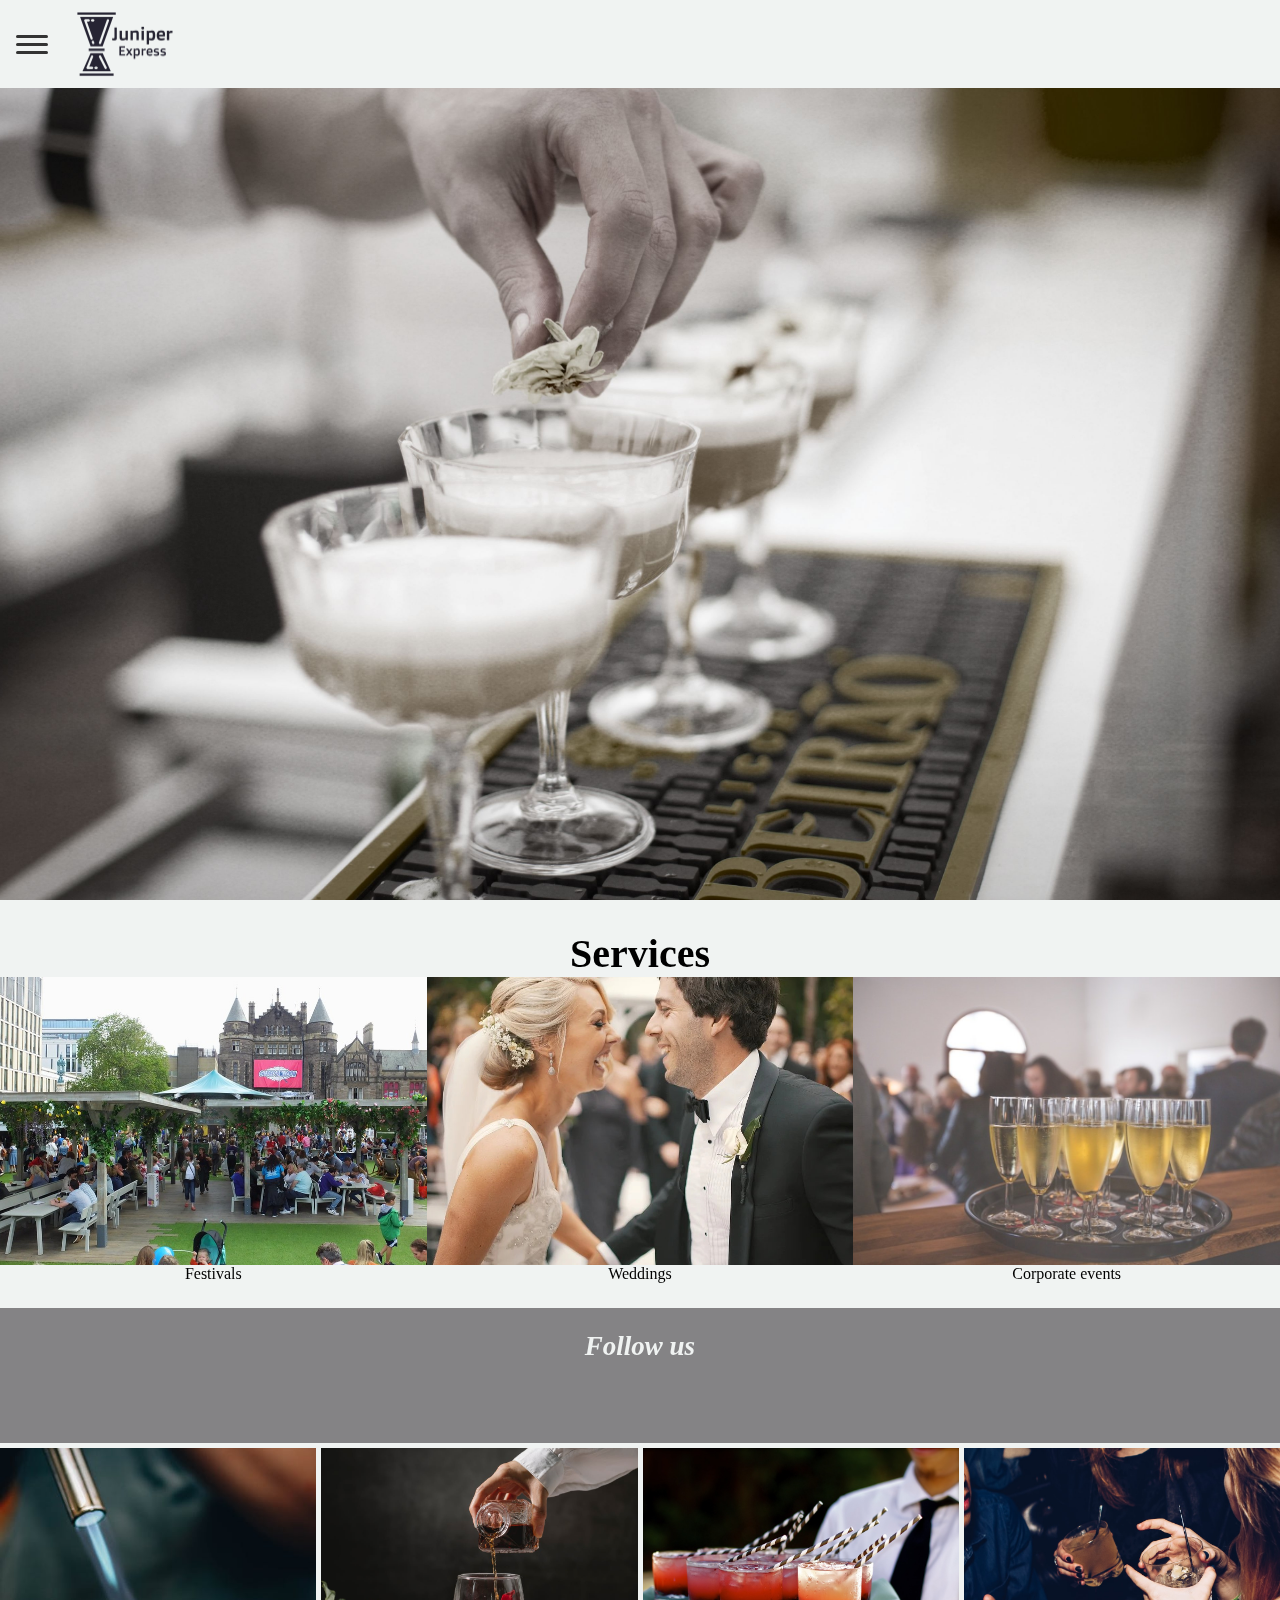
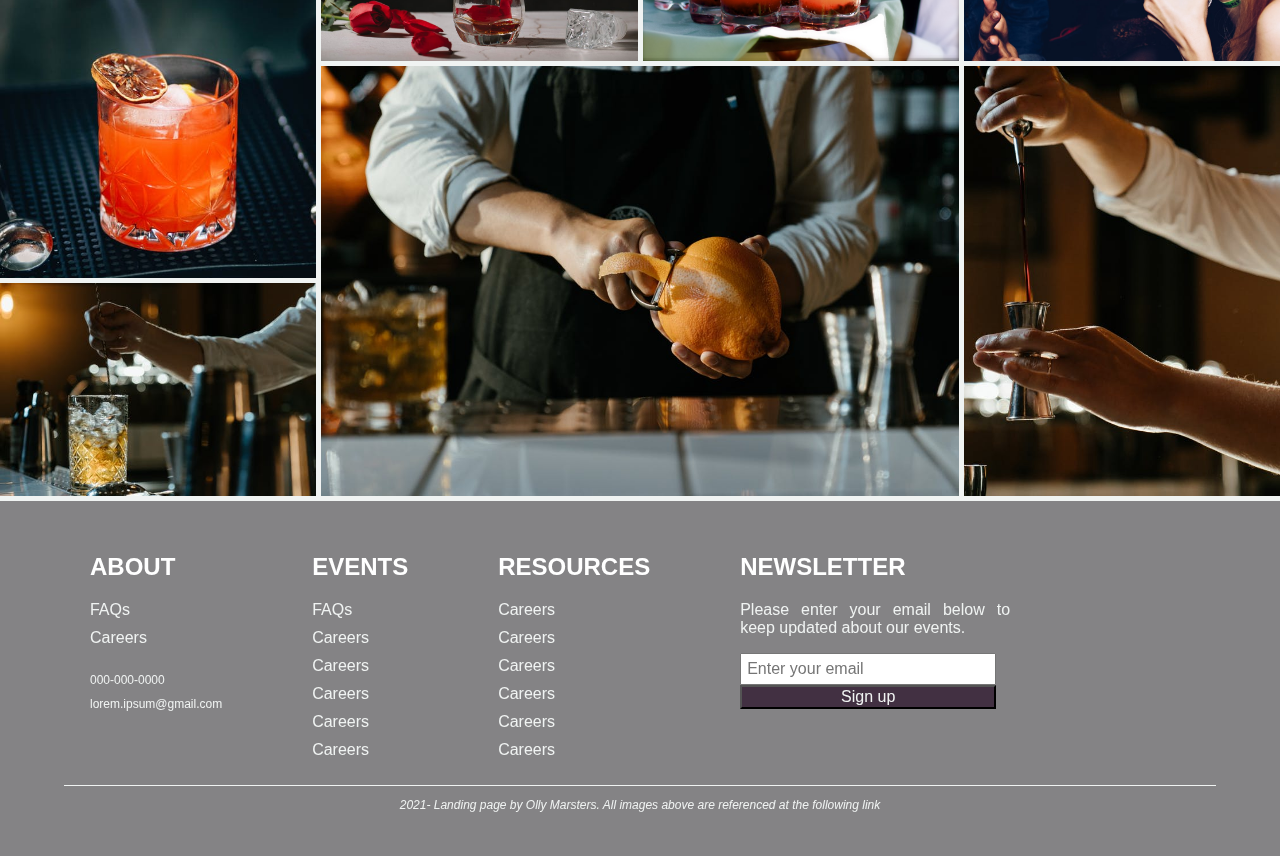
==== index.html @ 4ae7ccbd "initial commit" ====
<!DOCTYPE html>
<html lang="en">
	<head>
		<title>Bar events landing page</title>
		<meta charset="utf-8">
		<meta name="viewport" content="width=device-width, initial-scale=1, minimum-scale=1" />
		<link rel="stylesheet" href="https://cdnjs.cloudflare.com/ajax/libs/font-awesome/5.15.3/css/all.min.css" integrity="sha512-iBBXm8fW90+nuLcSKlbmrPcLa0OT92xO1BIsZ+ywDWZCvqsWgccV3gFoRBv0z+8dLJgyAHIhR35VZc2oM/gI1w==" crossorigin="anonymous" />
		<link rel="stylesheet" type="text/css" href="style.css">
	</head>
	<body>
		<header>
			<div class="top_navigation">
				
				<img  src="images/landing_page_logo.png" alt="logo" class = "bar_logo">
				<input type="checkbox"id = "nav-toggle" class="nav-toggle">
				<nav>
					<ul>
						<li><a href="#">About</a></li>
						<li><a href="#">Services</a></li>
						<li><a href="#">Contact Form</a></li>
						<li><a href="#">Testimonials</a></li>
					</ul>
				</nav>
				<label for="nav-toggle" class="nav-toggle-label">
					<span></span>
				</label>
			</div>
			<div class="backgroundImage">
			</div>
		</header>
		
		<!--content starts here-->
		<section class = "service_section">
			<div class = "service_title"> Services</div>
			
			<div class="content_grid">
				
				<div class="festival_photo">
					<a href=""> <img src="images/bar-festival.jpg" class="Festivals" alt="Juniper Express Festivals"> </a>
				</div>
				<div class="wedding_photo">
					<img src="images/bar-wedding.jpg" alt="Juniper Express Weddings">
				</div>
				<div class="corporate_photo">
					<img src="images/bar-corporate-events.jpg" alt="Juniper Express Corporate Events">
				</div>
				<!--Headings -->
				
				<div class="service_heading"> Festivals </div>
				<div class="service_heading"> Weddings </div>
				<div class="service_heading"> Corporate events </div>
				<div class="social_media">
					<h1 class="Follow_us">Follow us </h1>
					<ul class="Follow_us_ul">
						<a href=""><li id="Facebook">
							<i class="fab fa-facebook-f"></i>
						</li></a>
						<a href="" ><li id="Twitter">
							<i class="fab fa-twitter"></i>
						</li></a>
						<a href=""><li id="Instagram">
							<i class="fab fa-instagram"></i>
						</li></a>
					</ul>
				</div>
			</div>
			<!-- Follow us -->
			
			
		</section>
		
		<!-- Image gallery grid -->
		<div class="image_gallery_grid">
			<div class="gallery_container item1">
				<div class="gallery_item">
					<div class="gallery_photo">
						<img src="images/Image_gallery/img-1.jpeg" alt="gallery_image1">
					</div>
					<div class="text"> Text 1 </div>
				</div>
			</div>
			<div class="gallery_container item2">
				<div class="gallery_item">
					<div class="gallery_photo">
						<img src="images/Image_gallery/img-2.jpeg" alt="gallery_image2">
					</div>
					<div class="text"> Text 2 </div>
				</div>
			</div>
			<!--<div class="gallery_container">
									<div class="gallery_item">
															<div class="gallery_photo">
																					<img src="images/Image_gallery/img-3.jpeg" alt="gallery_image3">
															</div>
															<div class="text"> Text 3 </div>
									</div>
			</div>-->
			<div class="gallery_container item4">
				<div class="gallery_item">
					<div class="gallery_photo">
						<img src="images/Image_gallery/img-4.jpeg" alt="gallery_image4">
					</div>
					<div class="text"> Text 4 </div>
				</div>
			</div>
			<div class="gallery_container  item5">
				<div class="gallery_item">
					<div class="gallery_photo">
						<img src="images/Image_gallery/img-5.jpeg" alt="gallery_image5">
					</div>
					<div class="text"> Text 5</div>
				</div>
			</div>
			<div class="gallery_container item6">
				<div class="gallery_item">
					<div class="gallery_photo">
						<img src="images/Image_gallery/img-6.jpeg" alt="gallery_image6">
					</div>
					<div class="text"> Text 6 </div>
				</div>
			</div>
			<div class="gallery_container item7">
				<div class="gallery_item">
					<div class="gallery_photo">
						<img src="images/Image_gallery/img-7.jpeg" alt="gallery_image7">
					</div>
					<div class="text">Text 7 </div>
				</div>
			</div>
			<div class="gallery_container item8">
				<div class="gallery_item">
					<div class="gallery_photo">
						<img src="images/Image_gallery/img-8.jpeg" alt="gallery_image8">
					</div>
					<div class="text">Text 8 </div>
				</div>
			</div>
		</div>
		<!--Footer Starts here -->
		
		
		<div class="footer_grid">
			
			<!-- Main content -->
			<div class="About_description">
				<h2 class="Heading_list">About</h2>
				<ul class="Quick_link list_1">
					<a href="#"><li>FAQs</li></a>
					<a href="#"><li>Careers</li></a>
				</ul>
				<ul class="Contact">
					<li> <i class="fas fa-phone-volume"></i> <span class="contact_indent"> 000-000-0000</span> </li>
					<li> <i class="fas fa-envelope-square"></i> <span class="contact_indent"> lorem.ipsum@gmail.com</span> </li>
				</ul>
				
				<div class="social_media_icons">
					<ul class="Follow_us_ul about_social">
						<a href="">
							<li id="Facebook">
								<i class="fab fa-facebook-f"></i>
							</li>
						</a>
						<a href="" >
							<li id="Twitter">
								<i class="fab fa-twitter">
								</i>
							</li>
						</a>
						<a href="">
							<li id="Instagram">
								<i class="fab fa-instagram">
								</i>
							</li>
						</a>
						<a href="">
							<li id="Pinterest">
								<i class="fab fa-pinterest-square"></i>
								</i>
							</li>
						</a>
					</ul>
				</div>
			</div>
			<div class="Events_description">
				<h2 class="Heading_list">Events</h2>
				<ul class="Quick_link list_2">
					<a href="#"><li>FAQs</li></a>
					<a href="#"><li>Careers</li></a>
					<a href="#"><li>Careers</li></a>
					<a href="#"><li>Careers</li></a>
					<a href="#"><li>Careers</li></a>
					<a href="#"><li>Careers</li></a>
				</ul>
			</div>
			<div class="Resources_description">
				<h2 class="Heading_list">Resources</h2>
				<ul class="Quick_link list_3">
					<a href="#"><li>Careers</li></a>
					<a href="#"><li>Careers</li></a>
					<a href="#"><li>Careers</li></a>
					<a href="#"><li>Careers</li></a>
					<a href="#"><li>Careers</li></a>
					<a href="#"><li>Careers</li></a>
				</ul>
			</div>
			<!-- Subscription section-->
			<div class="Subscribe">
				<h2 class="Heading_list">Newsletter</h2>
				<div class="Subscribe_input">
					<p>Please enter your email below to keep updated about our events.</p>
					
					<input type="email" name="email" placeholder="Enter your email">
					
					<input type="submit" name="Sign up" value="Sign up">
					
				</div>
				
			</div>
			
			<div class="footer_line">
			</div>
		</div>
		<div class="copyright">
			<p><i class="far fa-copyright"></i>2021- Landing page by Olly Marsters. All images above are referenced at the following <a href="credits.html">link</p>
		</div>
		
	</body>
</html>
---- style.css ----
/*Root values for landing page */

:root {
	--nav: #fff;
	--content: rgb(240, 243, 242);
	--social_media: rgb(272, 236, 212);
	--social_media_background: rgb(132, 131, 133);
}

* {
	box-sizing: border-box;
}

h1 {
	font-size: 3vh;
}


body {
	margin: 0;
	background-color: var(--content);
	display: flex;
	flex-direction: column;
	min-height: 100vh;
}

li {
	list-style: none;
}

a {
	color: var(--content);
	text-decoration: none;
}

/*Navigation starts here */

.top_navigation {
	background-color: var(--content); 
	position: fixed;
	display: flex;
	z-index: 999;
	width: 100%;
}

.bar_logo {
	margin: 10px 75px;
	float: left;
	width: 100px;
	height: auto;

}

nav {
	position: absolute;
	float: right;
	text-align: left;
	background-color: var(--content);
	top: 100% ;
	left: 0px;
	width: 100%;
	display: none;
}

nav ul {
	margin: 0;
	padding: 0;
	list-style: none;
}

nav li {margin-bottom: 1em;
	margin-left: 1em;
}

nav a {
	color: black;
	text-decoration: none;
	font-size: 1.2rem;
	text-transform: uppercase;
}

/*Navigation fundtionality starts here */

nav a:hover {
	color: #000;
}

.nav-toggle:checked ~ nav {
	display: block;
}

.nav-toggle {
	display: none;
}

.nav-toggle-label {
	position: absolute;
	height: 100%;
	top: 0;
	left: 0;
	margin-left: 1em;
	display: flex;
	align-items: center;
}

.nav-toggle-label span,
.nav-toggle-label span::before,
.nav-toggle-label span::after {
	display: block;
	background: #333;
	height: 3px;
	width: 2em;
	border-radius: 2px;
	position: relative;
}

.nav-toggle-label span::before,
.nav-toggle-label span::after {
	content: '';
}

.nav-toggle-label span::before {
	bottom: 8px;
}

.nav-toggle-label span::after {
	top: 5px;
}

.backgroundImage {
	height: 100vh;
	display: flex;
	background-size: cover;
	background-position: center;
	background-image: url(images/backgroundphoto.jpg);
	background-repeat: no-repeat;
	margin: 0 auto;
}

/*Service section starts here */

.service_section {
	margin-top: 10px;
	background-color: var(--content);
}





.service_title {
	grid-column: 2 / 3;
	text-align: center;
	font-weight: 600;
	font-size: 2.5em;
	padding-top: 20px;
}

.content_grid {
	display: grid;
	grid-template-columns: repeat(3, 1fr);
	grid-template-rows: 1fr;
}

.content_grid img {
	height: 100%;
	width: 100%;
	object-fit: cover;
}



.festival_photo {
	grid-column: 1 / span 1; 
}

.wedding_photo {
	grid-column: 2 / span 1;
}

.corporate_photo {
	grid-column: 3 / span 1;
}

.service_heading {
	text-align: center;
}

/*Follow us */

.social_media {
	grid-column: 1 / -1;
	margin-top: 25px;
	padding-top: 2.5vh;
	height: 15vh;
	width: 100%;
	text-align: center;
	color: var(--content);
	font-size: 1.5em;
	font-style: italic;
	background-color: var(--social_media_background);
}

.social_media ul {
	list-style: none;
	display: flex;
	justify-content: center;
	padding: 0px
}

.social_media li {
	padding: 10px;
	color: var(--content);
	font-size: 1rem;
}

.Follow_us {
	top:90%; 
}

.Follow_us_ul li:hover {
	color: rgb(272, 236, 212);
	font-size: 1.1em;
}

.social_media > h1:hover {
	font-size: 1.4em;
	color: var(--social_media)
}

.Follow_us {
	text-align: center;
	position: ;
	justify-items: center;
	margin-top: 00%;
	width: 35vw;
	margin-left: auto;
	margin-right: auto;
}

/* Image Grid */

.image_gallery_grid {
	
	display: grid;
	grid-template-columns: repeat(12, 1fr);
	grid-template-rows: repeat(9, 7.5vh);
	grid-auto-flow: dense;
	grid-gap: 5px;
}

.gallery_item {
	margin-top: 5px;
	width: 100%;
	height: 100%;
	position: relative;
}

.gallery_item .gallery_photo {
	width: 100%;
	height: 100%;
	overflow: hidden;
}

.gallery_item .gallery_photo img {
	width: 100%;
	height: 100%;
	object-fit: cover;
	object-position: 50% 50%;
	cursor: pointer;
	transition-property: transform;
	transition: .5s ease-in-out;

}


.item1 {
	grid-column: auto / span 3; 
	grid-row: auto / span 6;
}

.item2 {
	grid-column: auto / span 3; 
	grid-row: auto / span 3;
}
.item3 {
	grid-column: auto / span 3; 
	grid-row: auto / span 3;
}
.item4 {
	grid-column:auto / span 3; 
	grid-row: auto / span 3 ;
}
.item5 {
	grid-column: auto / span 3 ; 
	grid-row: auto / span 3 ;
}
.item6 {
	grid-column: auto / span 6 ; 
	grid-row: auto / span 6 ;
}
.item7 {
	grid-column: auto / span 3 ; 
	grid-row:auto / span 6;
}
.item8 {
	grid-column:auto / span 3 ;
	grid-row:auto / span 3;
}



/*Media Queries */

@media (max-width: 600px){
	.image_gallery_grid {
		grid-template-columns: repeat(6, 1fr);
		grid-template-rows: repeat(12, 7.5vw);
	}

	.item1 {
		grid-column: auto / span 3; 
		grid-row: auto / span 3;
	}

	.item1 .gallery_item .gallery_photo img {
		object-position: 50% 75%;
	}

	.item2 {
		grid-column: auto / span 3; 
		grid-row: auto / span 3;
	}

	.item3 {
		grid-column: auto / span 3; 
		grid-row: auto / span 3;
	}

	.item4 {
		grid-column:auto / span 3; 
		grid-row: auto / span 3 ;
	}

	.item5 {
		grid-column: auto / span 3 ; 
		grid-row: auto / span 3 ;
	}

	.item5 .gallery_item .gallery_photo img {
		object-position: 50% 0%;
	}

	.item6 {
		grid-column: auto / span 6 ; 
		grid-row: auto / span 3 ;
	}

	.item7 {
		grid-column: auto / span 3 ; 
		grid-row:auto / span 3;
	}

	.item8 {
		grid-column:auto / span 3 ;
		grid-row:auto / span 3;
	}
}


@media (max-width: 300px){
	.image_gallery_grid {
		grid-template-columns: repeat(3, 1fr);
		grid-template-rows: repeat(21, 12.5vw);
	}

	.item1 {
		grid-column: auto / span 3; 
		grid-row: auto / span 3;
	}

	.item2 {
		grid-column: auto / span 3; 
		grid-row: auto / span 3;
	}

	.item3 {
		grid-column: auto / span 3; 
		grid-row: auto / span 3;
	}

	.item4 {
		grid-column:auto / span 3; 
		grid-row: auto / span 3 ;
	}

	.item5 {
		grid-column: auto / span 3 ; 
		grid-row: auto / span 3 ;
	}

	.item6 {
		grid-column: auto / span 3 ; 
		grid-row: auto / span 3 ;
	}

	.item7 {
		grid-column: auto / span 3 ; 
		grid-row:auto / span 3;
	}

	.item8 {
		grid-column:auto / span 3 ;
		grid-row:auto / span 3;
	}

	.footer {
		grid-row:auto / span 2;
	}
}

/* Animations and Transitions */

.gallery_item .gallery_photo img:hover {
	transform: scale(1.5);
}

.gallery_item .text {
	opacity: 0;
	position: absolute;
	top: 50%;
	left: 50%;
	font-size: 25px;
	width: 100%;
	text-align: center;
	color: white;
	transform: translate(-50%, -50%);
	pointer-events: none;
	z-index: 4;
	transition-duration: .5s;
	transition-timing-function: ease-in-out;
	-webkit-backdrop-filter: blur(5px) saturate(1.8);
	backdrop-filter: blur(5px) saturate(1.8);
}


.gallery_item:hover .text {
	opacity: 1;
	animation-name: down;
	animation-duration: .5s;
	animation-timing-function: linear;
	animation-fill-mode: forwards;
}

@keyframes down {
	0% {top:10%;}
	50% {top: 35%;}
	100% {top: 50%;}
}

/*Footer starts here*/

/*Overall Grid*/

.footer_grid {
	font-family: arial, helvetica, sans-serif;
	background-color: var(--social_media_background);
	color: var(--content);
	margin-top: 10px;
	display: grid;
	grid-template-columns: repeat(13, 1fr);
}

.footer_grid a {
	text-decoration: none;
	color: var(--content);
}

.footer_grid a:hover {
	color: var(--social_media);
	transition: 0.5s ease-out;
}

.footer_grid ul {
	padding: 0;
}

.footer_grid li {
	padding-bottom: 10px;
}

.footer_grid h2 {
	text-transform: uppercase;
	padding-top: 2rem;
	color: #fff;
}





/*Content Row */

.About_description {
	grid-column: 2 / span 1;
}

.Contact {
	font-size: 0.75em;
}

.contact_indent {

}

.social_media_icons ul {
	display: flex;
}

.social_media_icons li {
	padding-right: 15px;
}

.Events_description {
	grid-column: 4 / span 1;
}

.Resources_description {
	grid-column: 6 / span 1;
}

.Subscribe {
	grid-column: 8 / span 3;
	color: var(--content);
}

.Subscribe p {
	text-align: justify;
}

.Subscribe input {
	width: 20vw;
	color: var(--content);
	font-size: 1em;
}

input[type = email] {
	padding: 5px;
}

input[type = submit] {
	background-color: #423042;
	cursor: pointer;
}


.footer_line {
	grid-column: 1 / -1;
	height: 1px;
	background-color: var(--content);
	margin: 0 5vw;
}

.copyright {
	font-family: arial, helvetica, sans-serif;
	font-style: italic;
	font-size: 0.75em;
	text-align: center;
	padding-bottom: 2rem;
	background-color: var(--social_media_background);
	color: var(--content);
}

@media (max-width: 800px) {
	
	.About_description {
		grid-column: 2 / span 2; 
	}

	.Events_description {
		grid-column: 5 / span 2;
	}

	.Resources_description {
		grid-column: 11 / span 1;
	}

	.Subscribe {
		grid-column: 2 / span 1;
		margin-top: 0;
		padding-top: 0;
	}

	.Subscribe h2 {
		padding-top: 0;
		margin-top: 0;
	}

	.Subscribe input {
		width: 9em;
	}

	input[type = submit] {
		margin-bottom: 10px;
	}
}


@media (max-width: 600px) {

	.footer_grid {
		grid-template-columns: repeat(6, 1fr);
	}

	.footer_grid h2 {
		font-size: 1em;
		font-weight: bolder;
	}

	.footer_grid p, .footer_grid li {
		font-size: 0.85em
	}

	.Resources_description {
		grid-row: 2;
		grid-column: 4 / span 2; 
		margin-top: 0;
		padding-top: 0;
	}

	.Resources_description h2 {
		padding-top: 0;
		margin-top: 0;
	}

	.Events_description {
	
		grid-column: 4 / span 2; 
		margin-top: 0;
		padding-top: 0;
	}

	
}

@media (max-width: 300px) {
	.footer_grid {
		grid-template-columns: 1fr;
	}

	.footer_grid * {
		text-align: center;
		justify-content: center;
	}

	.About_description {
		grid-column: 1 /-1;
		grid-row: 1;
	}

	.Events_description {
		grid-column: 1 /-1;
		grid-row: 2;
	}

	.Resources_description {
		grid-column: 1 /-1;
		grid-row: 3;

	}

	.Subscribe {
		grid-column: 1 /-1;
		grid-row: 4;
	}

	p {
		width: 80%;
		margin-left: auto;
		margin-right: auto;
	}

	.Subscribe input {
		width: 10em;
	}

}
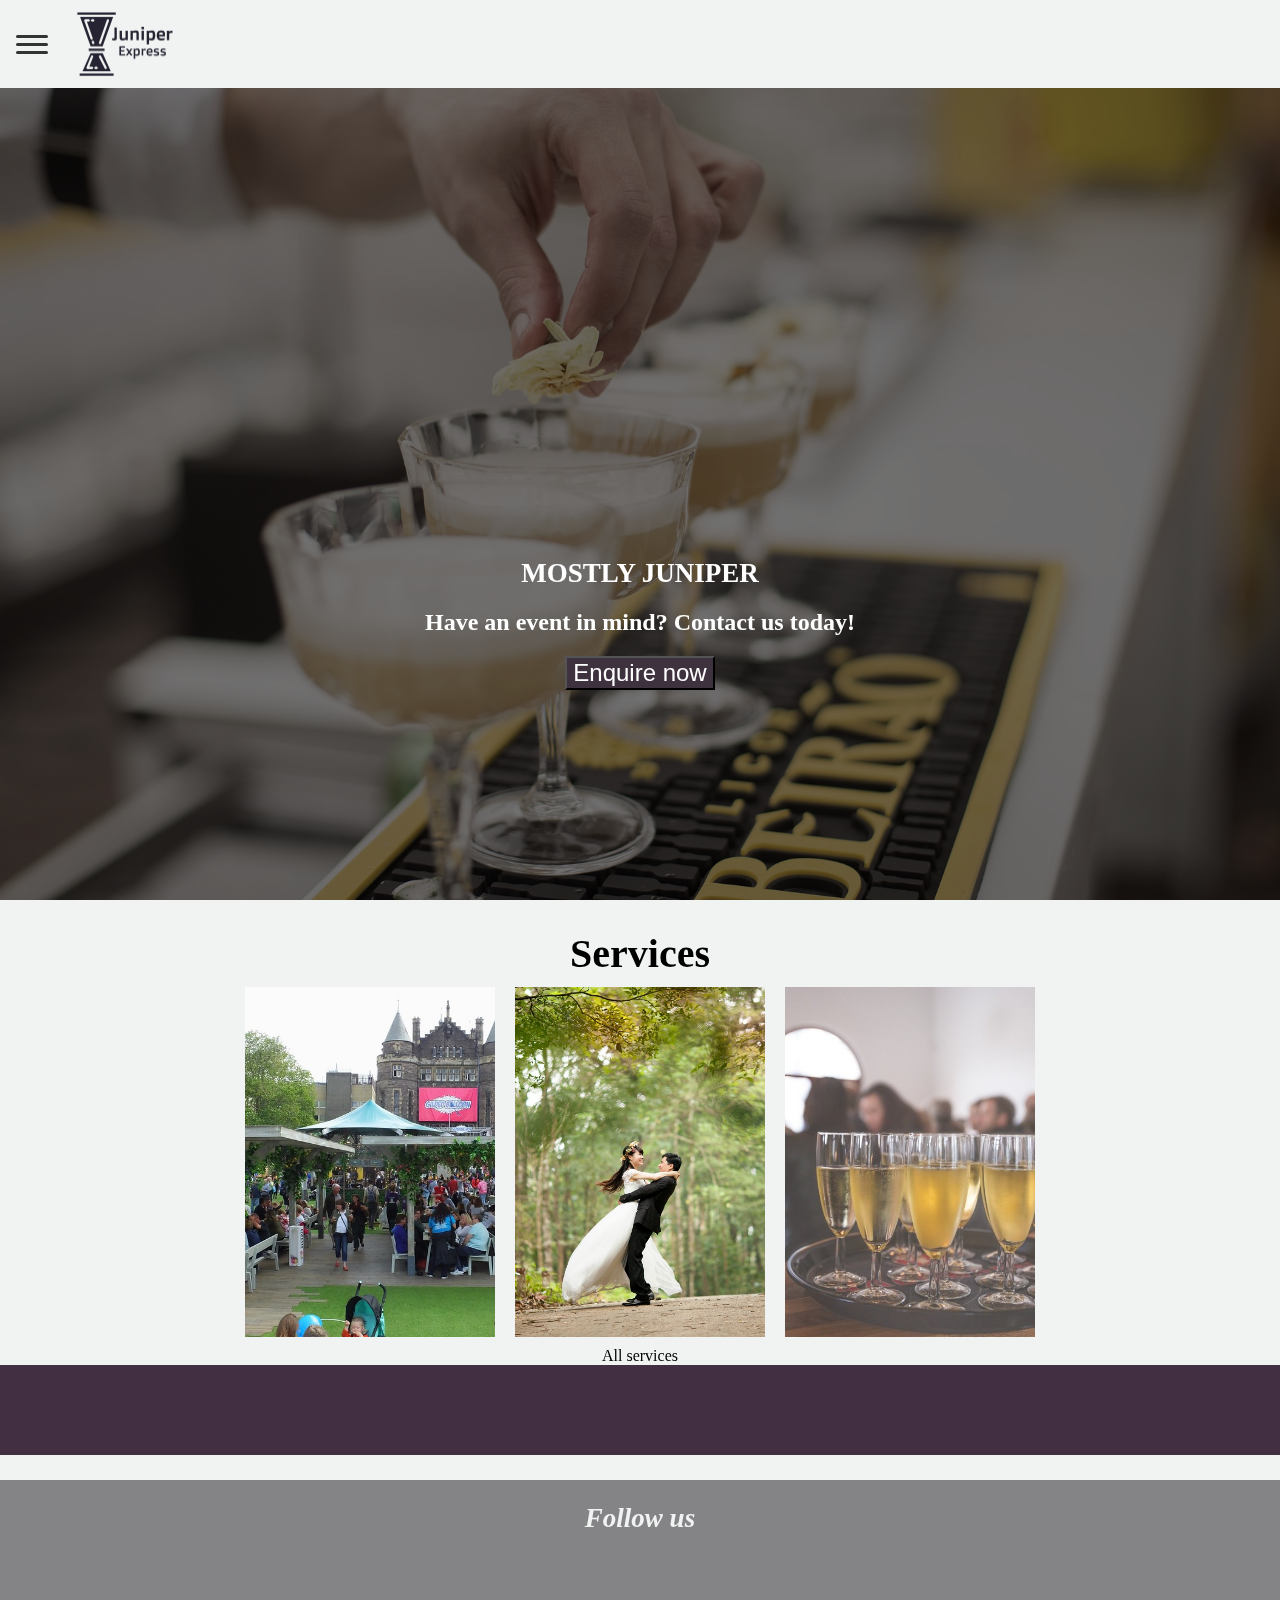
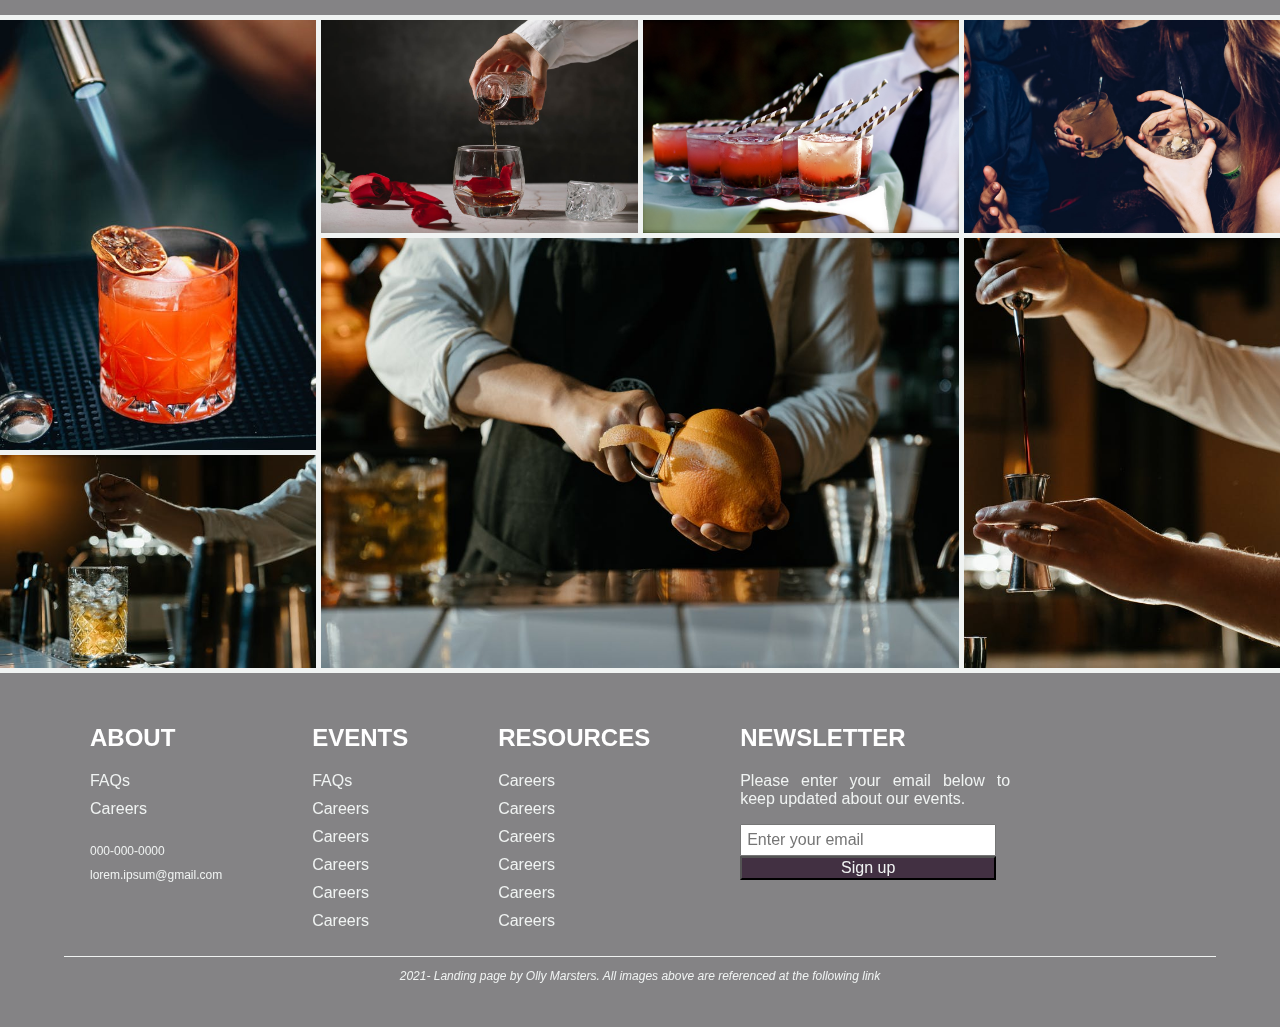
==== commit 233ae54d: "scaled service section" ====
--- a/index.html
+++ b/index.html
@@ -26,6 +26,14 @@
 				</label>
 			</div>
 			<div class="backgroundImage">
+				<div class="background_overlay">
+					<div class = background_wrapper>
+						<h1>Mostly Juniper</h1>
+						<h2>Have an event in mind? Contact us today! </h2>
+						<button class="background_button"> 
+						Enquire now</button> 
+					</div>
+				</div>	
 			</div>
 		</header>
 		
@@ -35,20 +43,31 @@
 			
 			<div class="content_grid">
 				
-				<div class="festival_photo">
-					<a href=""> <img src="images/bar-festival.jpg" class="Festivals" alt="Juniper Express Festivals"> </a>
-				</div>
-				<div class="wedding_photo">
-					<img src="images/bar-wedding.jpg" alt="Juniper Express Weddings">
-				</div>
-				<div class="corporate_photo">
-					<img src="images/bar-corporate-events.jpg" alt="Juniper Express Corporate Events">
-				</div>
+				<div class="service_images">
+					<div class="service_image">
+						<a href=""> <img src="images/bar-festival.jpg" class="Festivals" alt="Juniper Express Festivals" class="festival_photo"> </a>
+					</div>
+					
+					<div class="service_image">
+						<a href=""> <img src="images/bar-wedding.jpg" alt="Juniper Express Weddings" class="wedding_photo"> </a>
+					</div>
+					
+					
+					<div class="service_image">
+						<a href=""> <img src="images/bar-corporate-events.jpg" alt="Juniper Express Corporate Events" class="corporate_photo"> </a>
+					</div>
+				</div>
+			
 				<!--Headings -->
 				
-				<div class="service_heading"> Festivals </div>
-				<div class="service_heading"> Weddings </div>
-				<div class="service_heading"> Corporate events </div>
+				<div class=" service_heading all_services">All services</div>
+				<div class="break"> </div>
+
+
+				<!--<div class="mission_image"> <img src=""> </div>
+				<div class="mission_text"></div>
+				<div class="expectations_text"></div>
+				<div class="expectation_images"><img src="" class="expect_img1"> <img src="" class="expect_img1"> </div>-->
 				<div class="social_media">
 					<h1 class="Follow_us">Follow us </h1>
 					<ul class="Follow_us_ul">
@@ -87,14 +106,7 @@
 					<div class="text"> Text 2 </div>
 				</div>
 			</div>
-			<!--<div class="gallery_container">
-									<div class="gallery_item">
-															<div class="gallery_photo">
-																					<img src="images/Image_gallery/img-3.jpeg" alt="gallery_image3">
-															</div>
-															<div class="text"> Text 3 </div>
-									</div>
-			</div>-->
+			
 			<div class="gallery_container item4">
 				<div class="gallery_item">
 					<div class="gallery_photo">
@@ -223,6 +235,5 @@
 		<div class="copyright">
 			<p><i class="far fa-copyright"></i>2021- Landing page by Olly Marsters. All images above are referenced at the following <a href="credits.html">link</p>
 		</div>
-		
 	</body>
 </html>--- a/style.css
+++ b/style.css
@@ -1,9 +1,15 @@
 
-/*Root values for landing page */
+/*Root values for landing page 
+
+Color scheme ideas list:
+#F0EEDE;
+
+*/
 
 :root {
 	--nav: #fff;
 	--content: rgb(240, 243, 242);
+	--content_alt: rgb(66, 48, 66);
 	--social_media: rgb(272, 236, 212);
 	--social_media_background: rgb(132, 131, 133);
 }
@@ -32,6 +38,10 @@
 a {
 	color: var(--content);
 	text-decoration: none;
+}
+
+button {
+	cursor: pointer;
 }
 
 /*Navigation starts here */
@@ -130,24 +140,87 @@
 
 .backgroundImage {
 	height: 100vh;
-	display: flex;
+	position: relative;
 	background-size: cover;
 	background-position: center;
-	background-image: url(images/backgroundphoto.jpg);
+	background-image: url(images/backgroundphotoalt.jpg);
 	background-repeat: no-repeat;
+	filter: grayscale(40%);
 	margin: 0 auto;
 }
 
+.background_overlay {
+	position: absolute;
+	display: flex;
+	flex-direction: column;
+	top: 0;
+	left: 0;
+	height: 100%;
+	width: 100%;
+	align-items: center;
+	color: white;
+	background: rgba(0, 0, 0, 0.55);
+	z-index: -1;
+}
+
+.background_wrapper {
+	margin-top: 60vh;
+	text-align: center;
+}
+
+.background_wrapper h1 {
+	text-transform: uppercase;
+}
+
+.background_overlay button {
+	color: #fff;
+	background-color: var(--content_alt);
+	font-size: 1.5em;
+}
+
+
 /*Service section starts here */
+.content_grid {
+	display: grid;
+	grid-template-columns: repeat(12, 1fr);
+	grid-template-rows: 1fr;
+}
+
+.content_grid img {
+	height: 100%;
+	width: 100%;
+	object-fit: cover;
+}
+
+
+.service_heading {
+	text-align: center;
+}
+
+.all_services {
+	grid-column: 1 / -1;
+}
+
 
 .service_section {
 	margin-top: 10px;
 	background-color: var(--content);
 }
 
-
-
-
+.service_images {
+	grid-column: 1 / -1;
+	border: none;
+	display: flex;
+	justify-content: space-around;
+	margin-left: auto;
+	margin-right: auto;
+}
+
+.service_image {
+	width: 400px;
+	height: 450px;
+	margin: 15px;
+}
 
 .service_title {
 	grid-column: 2 / 3;
@@ -157,34 +230,33 @@
 	padding-top: 20px;
 }
 
-.content_grid {
-	display: grid;
-	grid-template-columns: repeat(3, 1fr);
-	grid-template-rows: 1fr;
-}
-
-.content_grid img {
-	height: 100%;
-	width: 100%;
-	object-fit: cover;
-}
-
-
-
-.festival_photo {
-	grid-column: 1 / span 1; 
-}
-
-.wedding_photo {
-	grid-column: 2 / span 1;
-}
-
-.corporate_photo {
-	grid-column: 3 / span 1;
-}
-
-.service_heading {
-	text-align: center;
+@media (max-width: 1300px) {
+
+	.service_image {
+		width: 250px;
+		height: 350px;
+		margin: 10px;
+	}
+}
+
+@media (max-width: 800px) {
+
+	.service_images {
+		flex-direction: column;
+	}
+
+	.service_image {
+		width: 80vw;
+		height: 25vh;
+		margin: 5px 10px;
+	}
+}
+
+.break {
+	height: 10vh;
+	max-height: 200px;
+	background-color: #423042;
+	grid-column: 1 / -1;
 }
 
 /*Follow us */
@@ -369,7 +441,7 @@
 }
 
 
-@media (max-width: 300px){
+@media (max-width: 375px){
 	.image_gallery_grid {
 		grid-template-columns: repeat(3, 1fr);
 		grid-template-rows: repeat(21, 12.5vw);
@@ -550,7 +622,7 @@
 }
 
 input[type = submit] {
-	background-color: #423042;
+	background-color: var(--content_alt);
 	cursor: pointer;
 }
 
@@ -644,7 +716,7 @@
 	
 }
 
-@media (max-width: 300px) {
+@media (max-width: 400px) {
 	.footer_grid {
 		grid-template-columns: 1fr;
 	}
@@ -687,3 +759,7 @@
 
 }
 
+.boxtest {
+	height: 40vh;
+	background-color: 
+}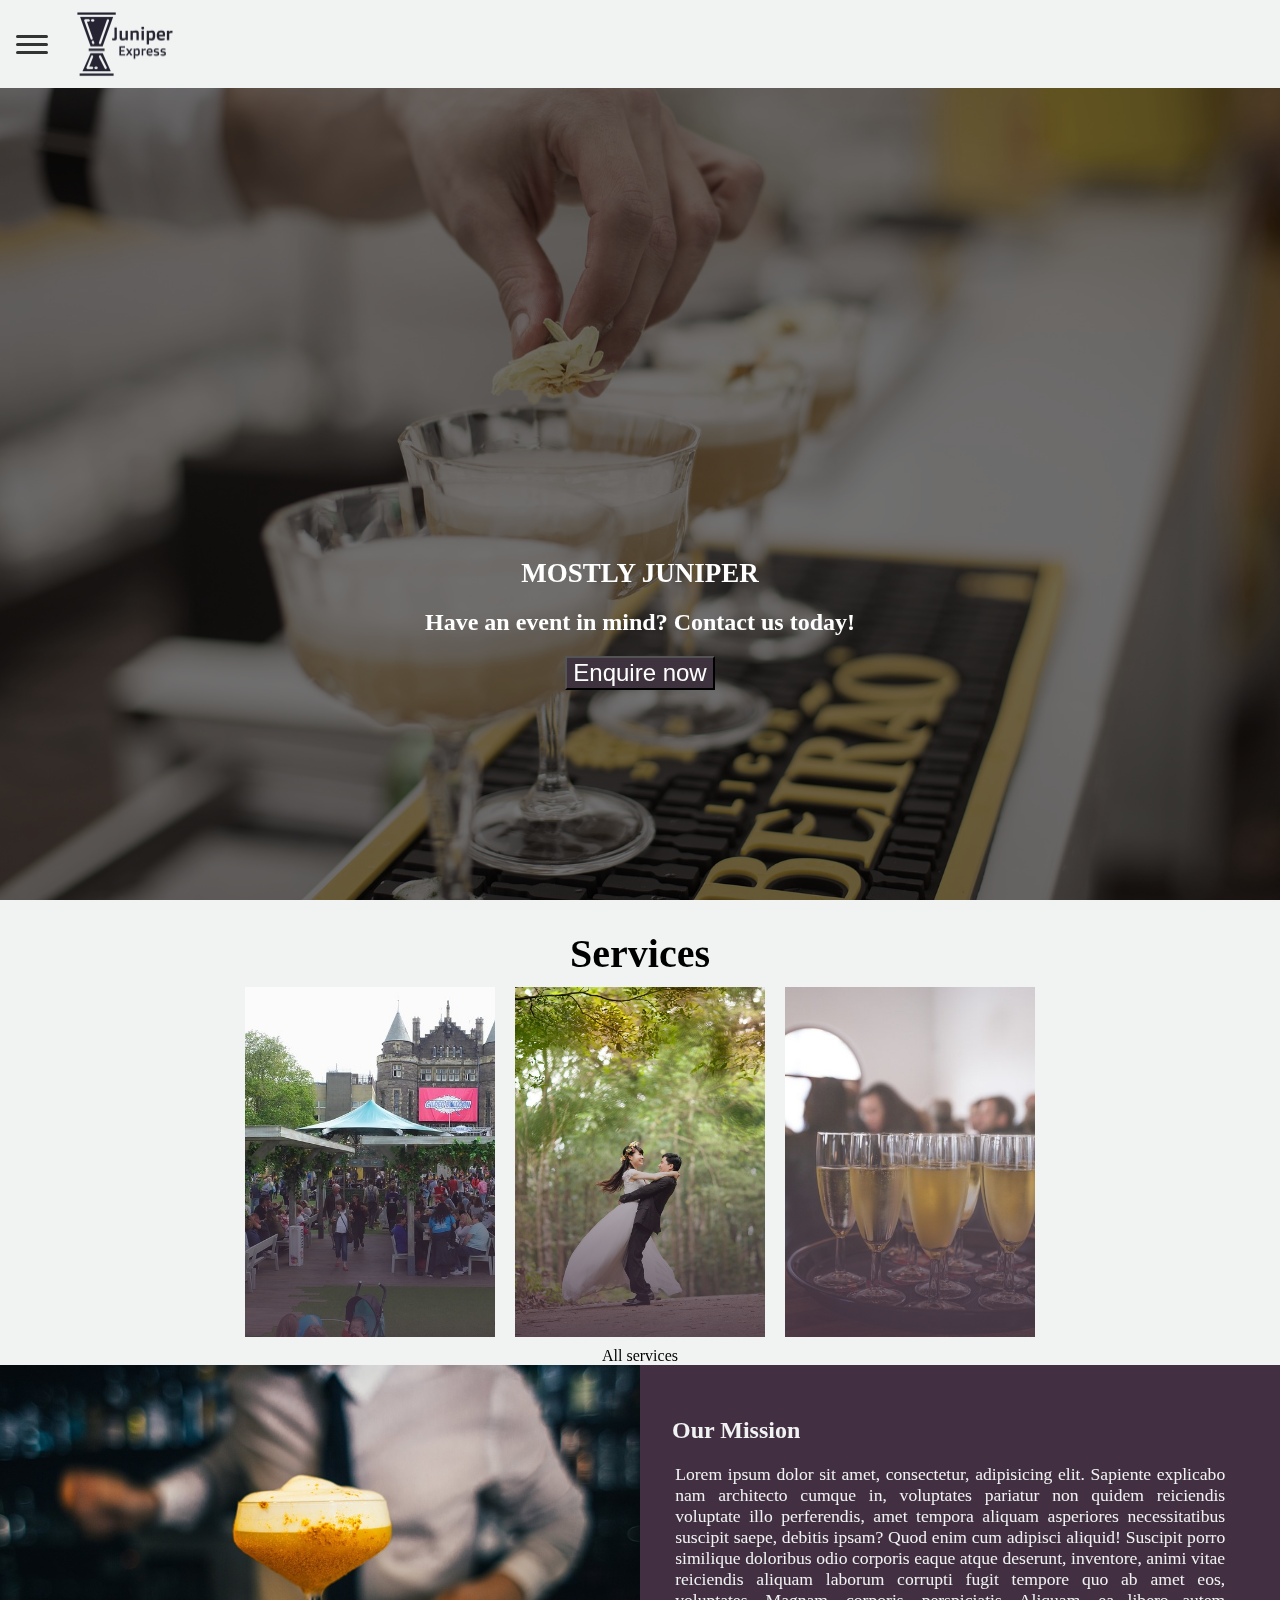
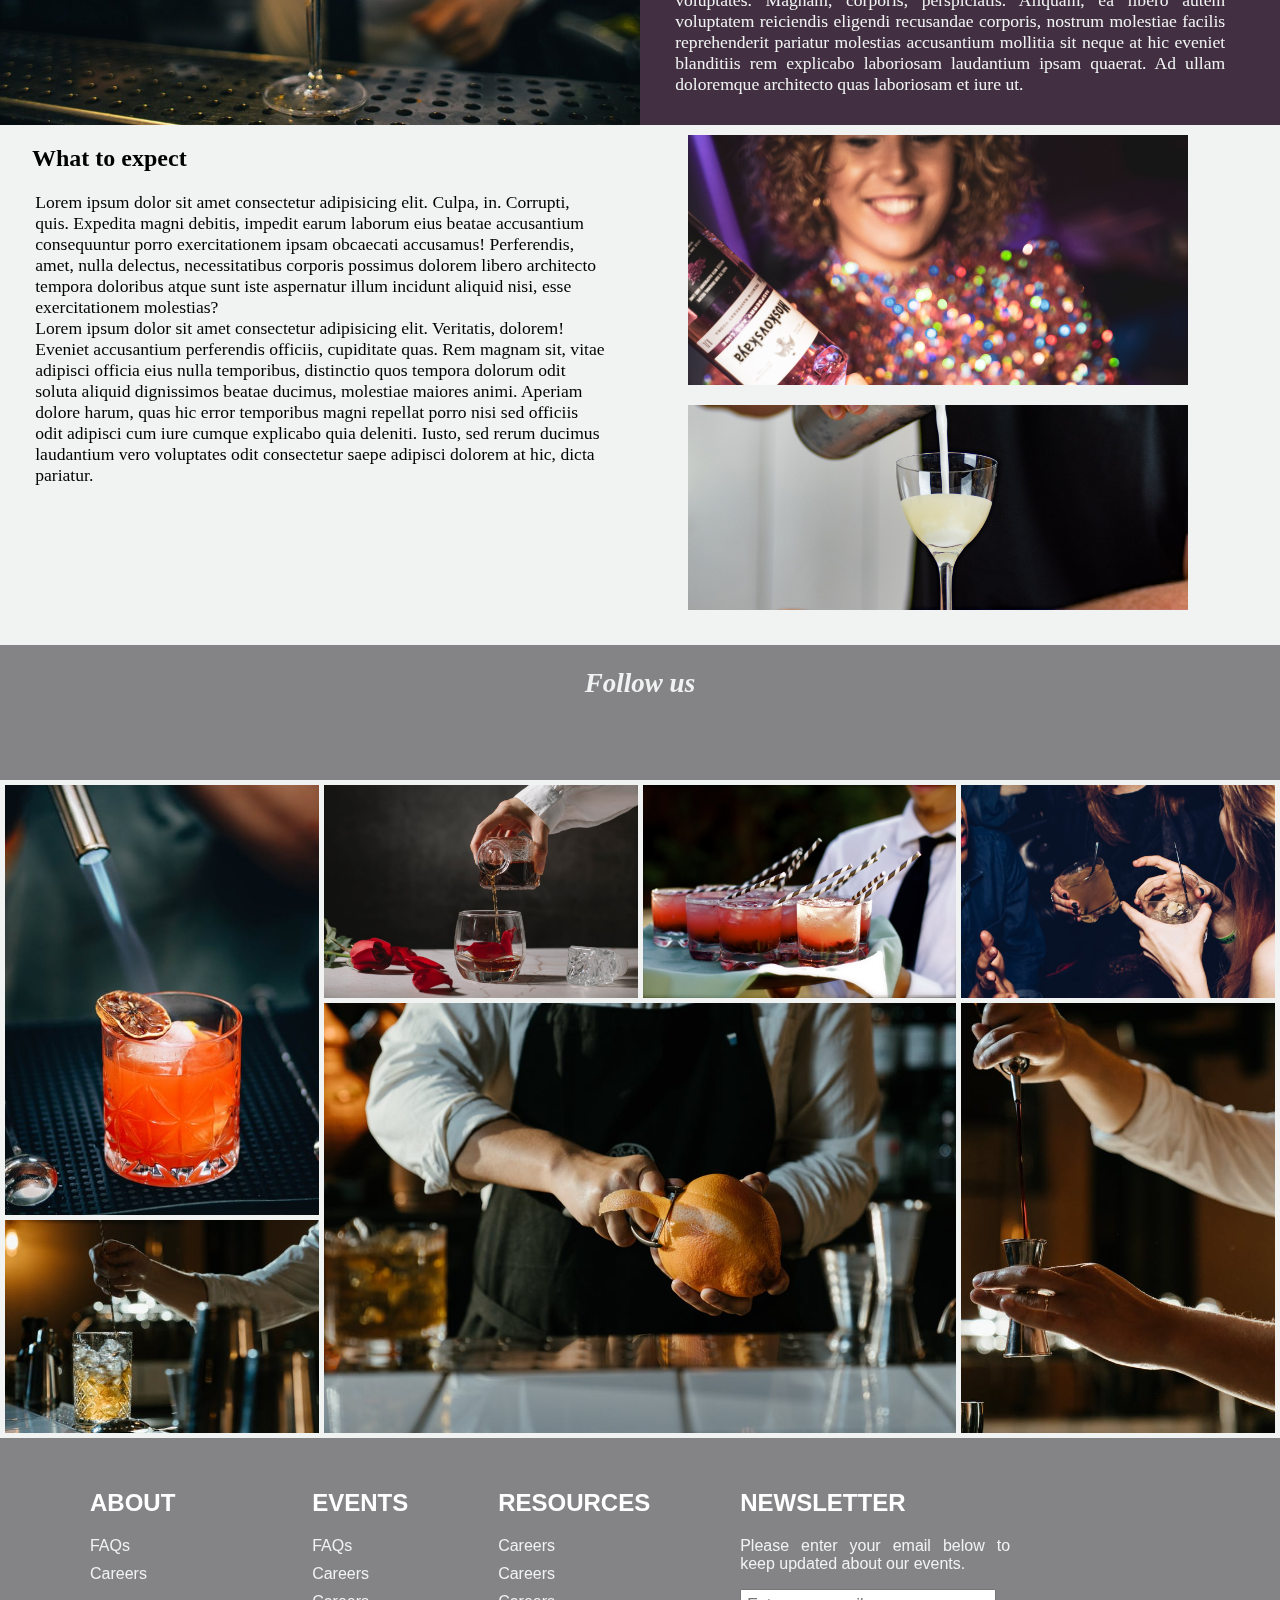
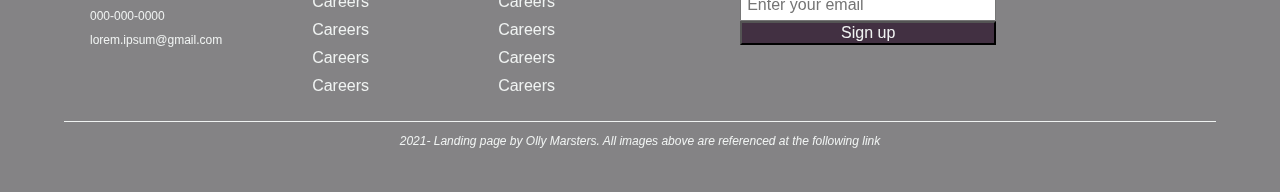
==== commit 9d402a35: "improved_about_section" ====
--- a/index.html
+++ b/index.html
@@ -45,23 +45,50 @@
 				
 				<div class="service_images">
 					<div class="service_image">
-						<a href=""> <img src="images/bar-festival.jpg" class="Festivals" alt="Juniper Express Festivals" class="festival_photo"> </a>
+						<a href=""> <img src="images/bar-festival.jpg" class="Festivals" alt="
+						Juniper Express Festivals" class="festival_photo"> </a>
+						<div class="image_overlay">
+						</div>
 					</div>
 					
 					<div class="service_image">
 						<a href=""> <img src="images/bar-wedding.jpg" alt="Juniper Express Weddings" class="wedding_photo"> </a>
+						<div class="image_overlay">
+						</div>
 					</div>
 					
 					
 					<div class="service_image">
 						<a href=""> <img src="images/bar-corporate-events.jpg" alt="Juniper Express Corporate Events" class="corporate_photo"> </a>
+						<div class="image_overlay">
+						</div>
 					</div>
 				</div>
 			
 				<!--Headings -->
 				
 				<div class=" service_heading all_services">All services</div>
-				<div class="break"> </div>
+				
+
+				<!--About section -->
+
+				<div class="mission_image">
+					<img src="images/mission.jpg">
+				</div>
+				<div class="mission_statement">
+					<h2>Our Mission</h2>
+					<p>Lorem ipsum dolor sit amet, consectetur, adipisicing elit. Sapiente explicabo nam architecto cumque in, voluptates pariatur non quidem reiciendis voluptate illo perferendis, amet tempora aliquam asperiores necessitatibus suscipit saepe, debitis ipsam? Quod enim cum adipisci aliquid! Suscipit porro similique doloribus odio corporis eaque atque deserunt, inventore, animi vitae reiciendis aliquam laborum corrupti fugit tempore quo ab amet eos, voluptates. Magnam, corporis, perspiciatis. Aliquam, ea libero autem voluptatem reiciendis eligendi recusandae corporis, nostrum molestiae facilis reprehenderit pariatur molestias accusantium mollitia sit neque at hic eveniet blanditiis rem explicabo laboriosam laudantium ipsam quaerat. Ad ullam doloremque architecto quas laboriosam et iure ut.</p>
+				</div>
+				<div class="expectations_text"> 
+					<h2>What to expect</h2>
+					<p>Lorem ipsum dolor sit amet consectetur adipisicing elit. Culpa, in. Corrupti, quis. Expedita magni debitis, impedit earum laborum eius beatae accusantium consequuntur porro exercitationem ipsam obcaecati accusamus! Perferendis, amet, nulla delectus, necessitatibus corporis possimus dolorem libero architecto tempora doloribus atque sunt iste aspernatur illum incidunt aliquid nisi, esse exercitationem molestias? <br>
+					Lorem ipsum dolor sit amet consectetur adipisicing elit. Veritatis, dolorem! Eveniet accusantium perferendis officiis, cupiditate quas. Rem magnam sit, vitae adipisci officia eius nulla temporibus, distinctio quos tempora dolorum odit soluta aliquid dignissimos beatae ducimus, molestiae maiores animi. Aperiam dolore harum, quas hic error temporibus magni repellat porro nisi sed officiis odit adipisci cum iure cumque explicabo quia deleniti. Iusto, sed rerum ducimus laudantium vero voluptates odit consectetur saepe adipisci dolorem at hic, dicta pariatur.</p>
+				</div>
+
+				<div class="expectations_images"> 
+					<img src="images/Expectations_image_2.jpg" class="expect_image-2">
+					<img src="images/Expectations_image_1.jpg" class="expect_image-1">
+				</div>
 
 
 				<!--<div class="mission_image"> <img src=""> </div>
--- a/style.css
+++ b/style.css
@@ -9,6 +9,7 @@
 :root {
 	--nav: #fff;
 	--content: rgb(240, 243, 242);
+	--content-alt: rgb(66, 48, 66);
 	--content_alt: rgb(66, 48, 66);
 	--social_media: rgb(272, 236, 212);
 	--social_media_background: rgb(132, 131, 133);
@@ -217,10 +218,24 @@
 }
 
 .service_image {
+	position: relative;
 	width: 400px;
 	height: 450px;
 	margin: 15px;
 }
+
+.image_overlay {
+	top: 0;
+	left: 0;
+	height: 100%;
+	width: 100%;
+	position: absolute;
+	background: linear-gradient(180deg, 
+	rgba(66,48,66,0) 0%,
+	rgba(66,48,66,0) 40%,
+	rgba(66,48,66,0.4) 60%,
+	rgba(66,48,66,0.8) 100%);
+} 
 
 .service_title {
 	grid-column: 2 / 3;
@@ -252,11 +267,77 @@
 	}
 }
 
-.break {
-	height: 10vh;
-	max-height: 200px;
-	background-color: #423042;
-	grid-column: 1 / -1;
+/*Details Section */
+
+/* Repeated styles*/
+
+.mission_statement p, .expectations_text p {
+	font-size: clamp(0.85em, 1.65vw, 1.1em);
+	margin: 1em 2em ;
+}
+
+.mission_image {
+	grid-column: 1 / span 6;
+	height: 40vh;
+}
+
+.mission_statement  {
+	grid-column: 7 / -1;
+	padding-top: 2rem; 
+	background-color: var(--content_alt);
+	color: var(--content);
+}
+
+.mission_statement h2, .expectations_text h2 {
+	margin-left: 2rem;
+}
+
+.mission_statement p {
+	margin: 1em 2em ;
+	max-width: 550px;
+	text-align: justify;
+	font-size: ;
+}
+
+@media(max-width: 660px) {
+	.mission_image {
+		grid-column: 1 / -1;
+	}
+
+	.mission_statement {
+		grid-column: 1 / -1;
+		padding-bottom: 2em;
+	}
+}
+
+.expectations_text {
+	grid-column: 1 / span 6;	
+}
+
+.expectations_images {
+	display: flex;
+	flex-direction: column;
+	grid-column: 7 / -1;
+}
+
+.expectations_images img {
+	max-width: 500px;
+	margin-left: 3em;
+	padding: 10px 0; 
+	border-radius: 50px: 
+}
+
+.expectations_images img:first-child {
+	max-height: 30vh;
+	object-position: 50% 0%;
+	
+}
+
+.expectations_images img:nth-child(2) {
+	max-height: 25vh;
+	object-position: 50% 10%;
+	object-position: 50% 80%;
+
 }
 
 /*Follow us */
@@ -320,6 +401,7 @@
 	grid-template-rows: repeat(9, 7.5vh);
 	grid-auto-flow: dense;
 	grid-gap: 5px;
+	padding: 0 5px;
 }
 
 .gallery_item {
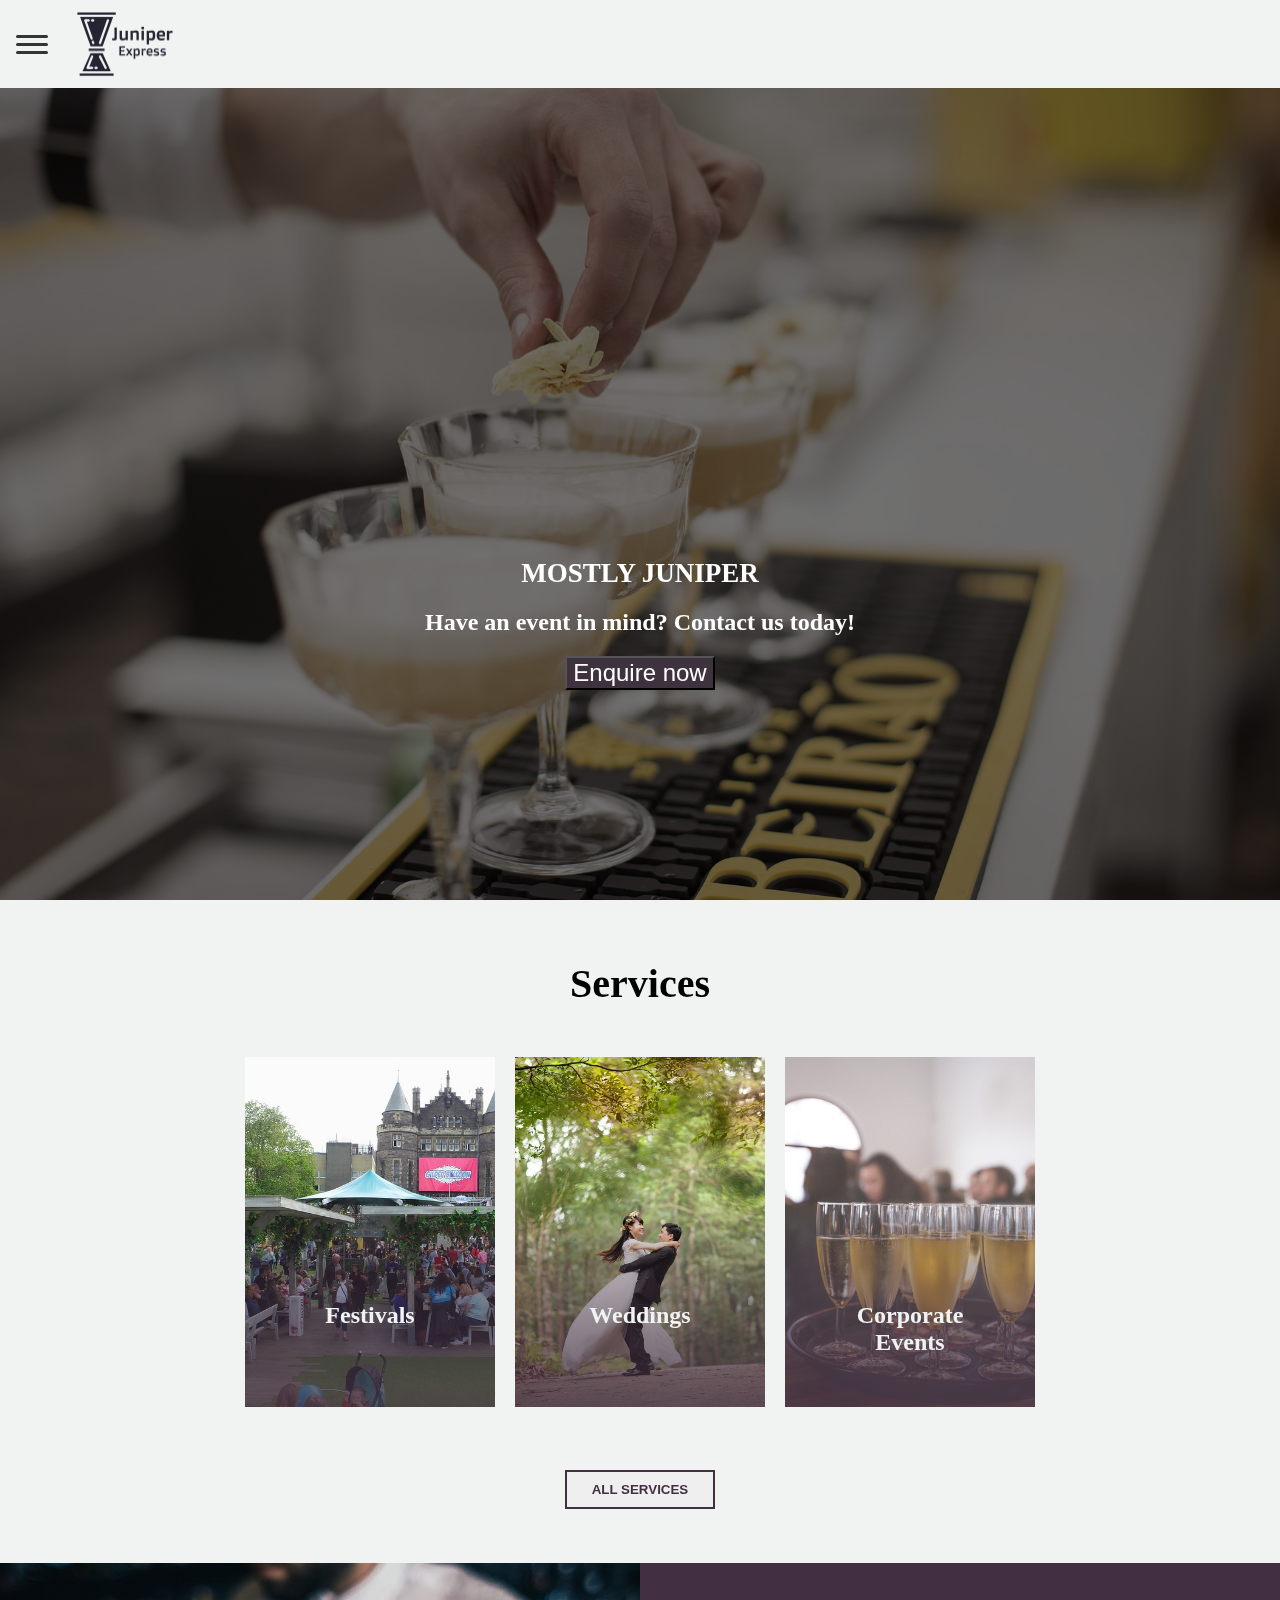
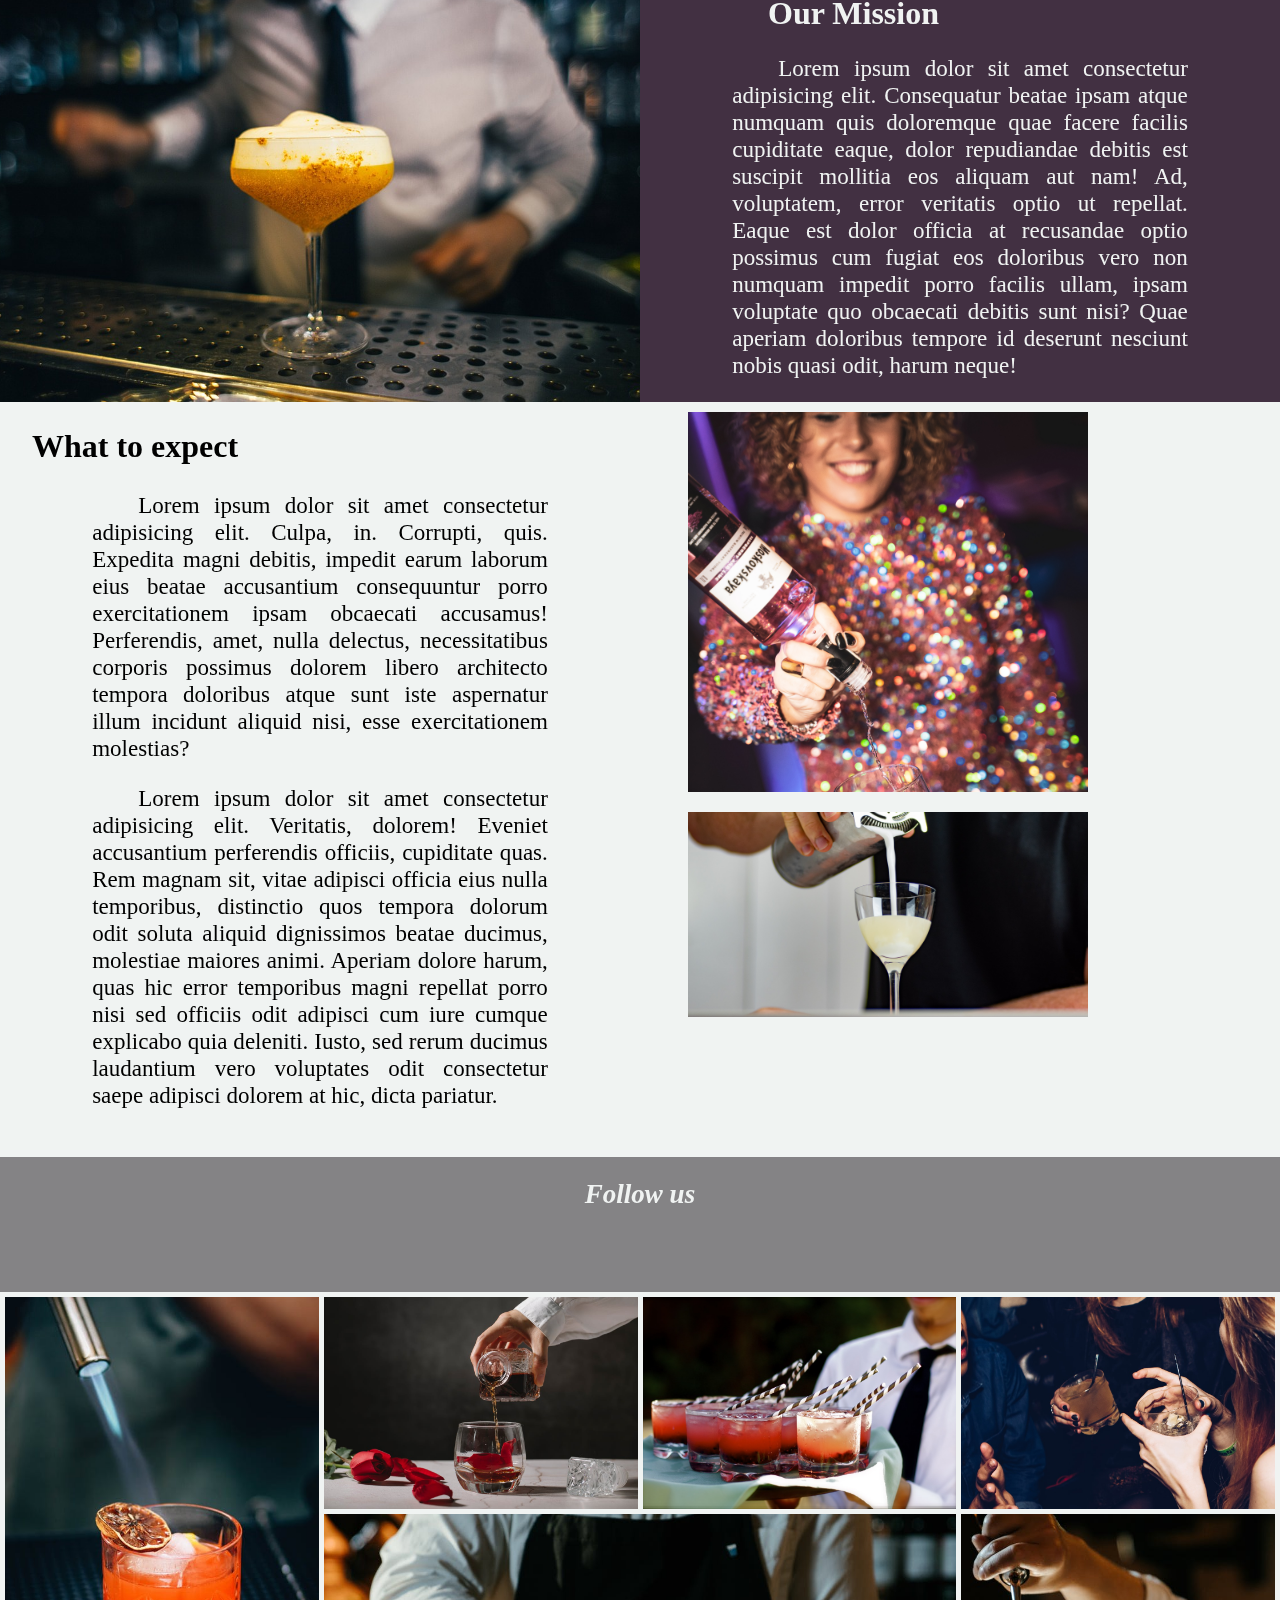
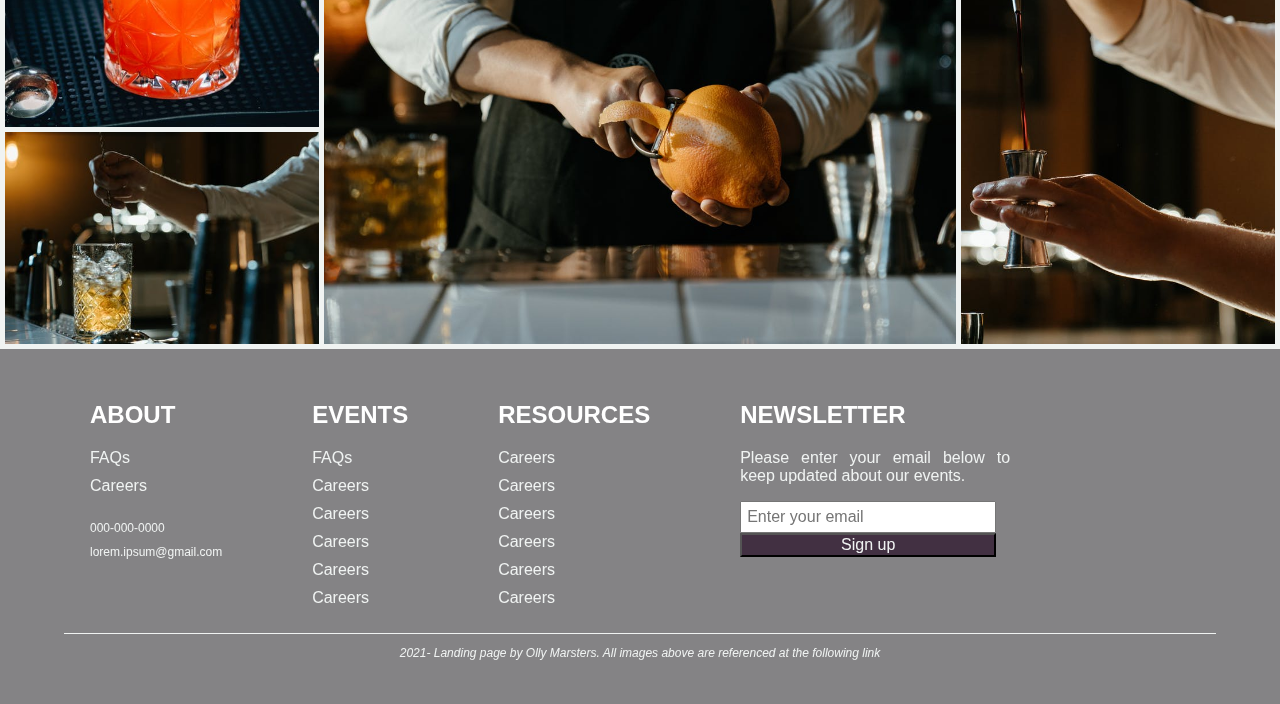
==== commit 0874bb4f: "changed content height" ====
--- a/index.html
+++ b/index.html
@@ -45,29 +45,49 @@
 				
 				<div class="service_images">
 					<div class="service_image">
-						<a href=""> <img src="images/bar-festival.jpg" class="Festivals" alt="
-						Juniper Express Festivals" class="festival_photo"> </a>
+						<img src="images/bar-festival.jpg" class="Festivals" alt="
+						Juniper Express Festivals" class="festival_photo">
+
 						<div class="image_overlay">
+							<a href=""> <div class="image_overlay_wrapper">
+								<h2>Festivals</h2>
+								<p>Learn more</p>
+							</a>
+							</div>
 						</div>
 					</div>
 					
 					<div class="service_image">
-						<a href=""> <img src="images/bar-wedding.jpg" alt="Juniper Express Weddings" class="wedding_photo"> </a>
+						<img src="images/bar-wedding.jpg" alt="Juniper Express Weddings" class="wedding_photo">
+
 						<div class="image_overlay">
+							<a href="">
+							<div class="image_overlay_wrapper">
+								<h2>Weddings</h2> 
+								<p>Learn more</p>
+							</a>
+							</div>
 						</div>
 					</div>
 					
 					
 					<div class="service_image">
-						<a href=""> <img src="images/bar-corporate-events.jpg" alt="Juniper Express Corporate Events" class="corporate_photo"> </a>
+						<img src="images/bar-corporate-events.jpg" alt="Juniper Express Corporate Events" class="corporate_photo">
+
 						<div class="image_overlay">
+							<a href="">
+							<div class="image_overlay_wrapper">
+								<h2>Corporate<br> Events</h2>
+								<p>Learn more</p>
+							</a>
+							</div>
 						</div>
 					</div>
 				</div>
 			
 				<!--Headings -->
 				
-				<div class=" service_heading all_services">All services</div>
+				<button class=" service_heading all_services">All services</button>
 				
 
 				<!--About section -->
@@ -77,12 +97,12 @@
 				</div>
 				<div class="mission_statement">
 					<h2>Our Mission</h2>
-					<p>Lorem ipsum dolor sit amet, consectetur, adipisicing elit. Sapiente explicabo nam architecto cumque in, voluptates pariatur non quidem reiciendis voluptate illo perferendis, amet tempora aliquam asperiores necessitatibus suscipit saepe, debitis ipsam? Quod enim cum adipisci aliquid! Suscipit porro similique doloribus odio corporis eaque atque deserunt, inventore, animi vitae reiciendis aliquam laborum corrupti fugit tempore quo ab amet eos, voluptates. Magnam, corporis, perspiciatis. Aliquam, ea libero autem voluptatem reiciendis eligendi recusandae corporis, nostrum molestiae facilis reprehenderit pariatur molestias accusantium mollitia sit neque at hic eveniet blanditiis rem explicabo laboriosam laudantium ipsam quaerat. Ad ullam doloremque architecto quas laboriosam et iure ut.</p>
+					<p>Lorem ipsum dolor sit amet consectetur adipisicing elit. Consequatur beatae ipsam atque numquam quis doloremque quae facere facilis cupiditate eaque, dolor repudiandae debitis est suscipit mollitia eos aliquam aut nam! Ad, voluptatem, error veritatis optio ut repellat. Eaque est dolor officia at recusandae optio possimus cum fugiat eos doloribus vero non numquam impedit porro facilis ullam, ipsam voluptate quo obcaecati debitis sunt nisi? Quae aperiam doloribus tempore id deserunt nesciunt nobis quasi odit, harum neque!</p>
 				</div>
 				<div class="expectations_text"> 
 					<h2>What to expect</h2>
-					<p>Lorem ipsum dolor sit amet consectetur adipisicing elit. Culpa, in. Corrupti, quis. Expedita magni debitis, impedit earum laborum eius beatae accusantium consequuntur porro exercitationem ipsam obcaecati accusamus! Perferendis, amet, nulla delectus, necessitatibus corporis possimus dolorem libero architecto tempora doloribus atque sunt iste aspernatur illum incidunt aliquid nisi, esse exercitationem molestias? <br>
-					Lorem ipsum dolor sit amet consectetur adipisicing elit. Veritatis, dolorem! Eveniet accusantium perferendis officiis, cupiditate quas. Rem magnam sit, vitae adipisci officia eius nulla temporibus, distinctio quos tempora dolorum odit soluta aliquid dignissimos beatae ducimus, molestiae maiores animi. Aperiam dolore harum, quas hic error temporibus magni repellat porro nisi sed officiis odit adipisci cum iure cumque explicabo quia deleniti. Iusto, sed rerum ducimus laudantium vero voluptates odit consectetur saepe adipisci dolorem at hic, dicta pariatur.</p>
+					<p>Lorem ipsum dolor sit amet consectetur adipisicing elit. Culpa, in. Corrupti, quis. Expedita magni debitis, impedit earum laborum eius beatae accusantium consequuntur porro exercitationem ipsam obcaecati accusamus! Perferendis, amet, nulla delectus, necessitatibus corporis possimus dolorem libero architecto tempora doloribus atque sunt iste aspernatur illum incidunt aliquid nisi, esse exercitationem molestias?</p>
+					<p>Lorem ipsum dolor sit amet consectetur adipisicing elit. Veritatis, dolorem! Eveniet accusantium perferendis officiis, cupiditate quas. Rem magnam sit, vitae adipisci officia eius nulla temporibus, distinctio quos tempora dolorum odit soluta aliquid dignissimos beatae ducimus, molestiae maiores animi. Aperiam dolore harum, quas hic error temporibus magni repellat porro nisi sed officiis odit adipisci cum iure cumque explicabo quia deleniti. Iusto, sed rerum ducimus laudantium vero voluptates odit consectetur saepe adipisci dolorem at hic, dicta pariatur.</p>
 				</div>
 
 				<div class="expectations_images"> 
--- a/style.css
+++ b/style.css
@@ -13,6 +13,9 @@
 	--content_alt: rgb(66, 48, 66);
 	--social_media: rgb(272, 236, 212);
 	--social_media_background: rgb(132, 131, 133);
+
+
+	--text-multiplier: 1;
 }
 
 * {
@@ -219,6 +222,7 @@
 
 .service_image {
 	position: relative;
+	display: inline-block;
 	width: 400px;
 	height: 450px;
 	margin: 15px;
@@ -227,9 +231,14 @@
 .image_overlay {
 	top: 0;
 	left: 0;
+	right: 0;
+	bottom: 0;
 	height: 100%;
 	width: 100%;
 	position: absolute;
+	display: flex;
+	flex-direction: column;
+	align-items: center;
 	background: linear-gradient(180deg, 
 	rgba(66,48,66,0) 0%,
 	rgba(66,48,66,0) 40%,
@@ -237,12 +246,81 @@
 	rgba(66,48,66,0.8) 100%);
 } 
 
+.image_overlay_wrapper {
+	position: absolute;
+	top: 70%;
+	margin-top: 0;
+	color: white;
+	text-align: center;
+}
+
+.img_overlay_wrapper {
+	display: flex;
+	justify-content: center;
+}
+
+.image_overlay h2, .image_overlay p {
+	margin: 0;
+}
+
+.image_overlay h2 {
+	padding-bottom: 20px;
+}
+
+.image_overlay p {
+	opacity: 0;
+	text-decoration: none;
+	transition: opacity .5s ease-out;
+}
+
+.image_overlay p::after {
+	content: "";
+	width: 0px;
+	height: 1px;
+	background: orange;
+	display: block;
+	transition: .5s ease-in;
+	transition-delay: .5s;
+}
+
+
+
+.image_overlay h2:hover ~ p {
+	opacity: 1;
+}
+
+.image_overlay h2:hover ~ p::after {
+	width: 100%;
+}
+
 .service_title {
 	grid-column: 2 / 3;
 	text-align: center;
 	font-weight: 600;
 	font-size: 2.5em;
-	padding-top: 20px;
+	padding-top: 10px;
+	margin: 1em 0;
+}
+
+.all_services {
+	margin: 4em 0;
+	text-transform: uppercase;
+	border: 2px solid var(--content_alt);
+	width: 150px;
+	color: var(--content_alt);
+	grid-column: 1 / -1;
+	justify-self: center;
+	text-align: center;
+	padding-top: 10px;
+	padding-bottom: 10px;
+	font-weight: 600;
+	transition: background .4s ease-in, color .4s ease-in;
+}
+
+.all_services:hover {
+
+	background: var(--content_alt);
+	color: white;
 }
 
 @media (max-width: 1300px) {
@@ -272,34 +350,43 @@
 /* Repeated styles*/
 
 .mission_statement p, .expectations_text p {
-	font-size: clamp(0.85em, 1.65vw, 1.1em);
-	margin: 1em 2em ;
-}
+	font-size: clamp(1.2em, 1.8vw, 1.5em);
+	max-width: 575px;
+	text-align: justify;
+	text-indent: 2em;
+}
+
+
+.mission_statement h2, .expectations_text h2 {
+	margin-left: 2rem;
+	font-size: clamp(1em, 3vw, 2em);
+}
+
+
 
 .mission_image {
 	grid-column: 1 / span 6;
-	height: 40vh;
+	max-height: 500px;
 }
 
 .mission_statement  {
 	grid-column: 7 / -1;
-	padding-top: 2rem; 
 	background-color: var(--content_alt);
 	color: var(--content);
 }
 
-.mission_statement h2, .expectations_text h2 {
-	margin-left: 2rem;
-}
-
 .mission_statement p {
-	margin: 1em 2em ;
-	max-width: 550px;
+	margin: 1em auto 1em 4em  ;
 	text-align: justify;
 	font-size: ;
 }
 
-@media(max-width: 660px) {
+.mission_statement h2 {
+	margin: 1em auto 0 4em;
+
+}
+
+@media(max-width: 800px) {
 	.mission_image {
 		grid-column: 1 / -1;
 	}
@@ -312,6 +399,10 @@
 
 .expectations_text {
 	grid-column: 1 / span 6;	
+}
+
+.expectations_text p {
+	margin: 1em 4em 1em auto;
 }
 
 .expectations_images {
@@ -321,14 +412,14 @@
 }
 
 .expectations_images img {
-	max-width: 500px;
+	max-width: 400px;
 	margin-left: 3em;
 	padding: 10px 0; 
 	border-radius: 50px: 
 }
 
 .expectations_images img:first-child {
-	max-height: 30vh;
+	max-height: 400px;
 	object-position: 50% 0%;
 	
 }
@@ -339,6 +430,17 @@
 	object-position: 50% 80%;
 
 }
+
+@media(max-width: 1400px) {
+	.mission_statement p {
+		margin-right: 4em;
+	}
+
+	.expectations_text p {
+		margin-left: 4em;
+	}
+}
+
 
 /*Follow us */
 
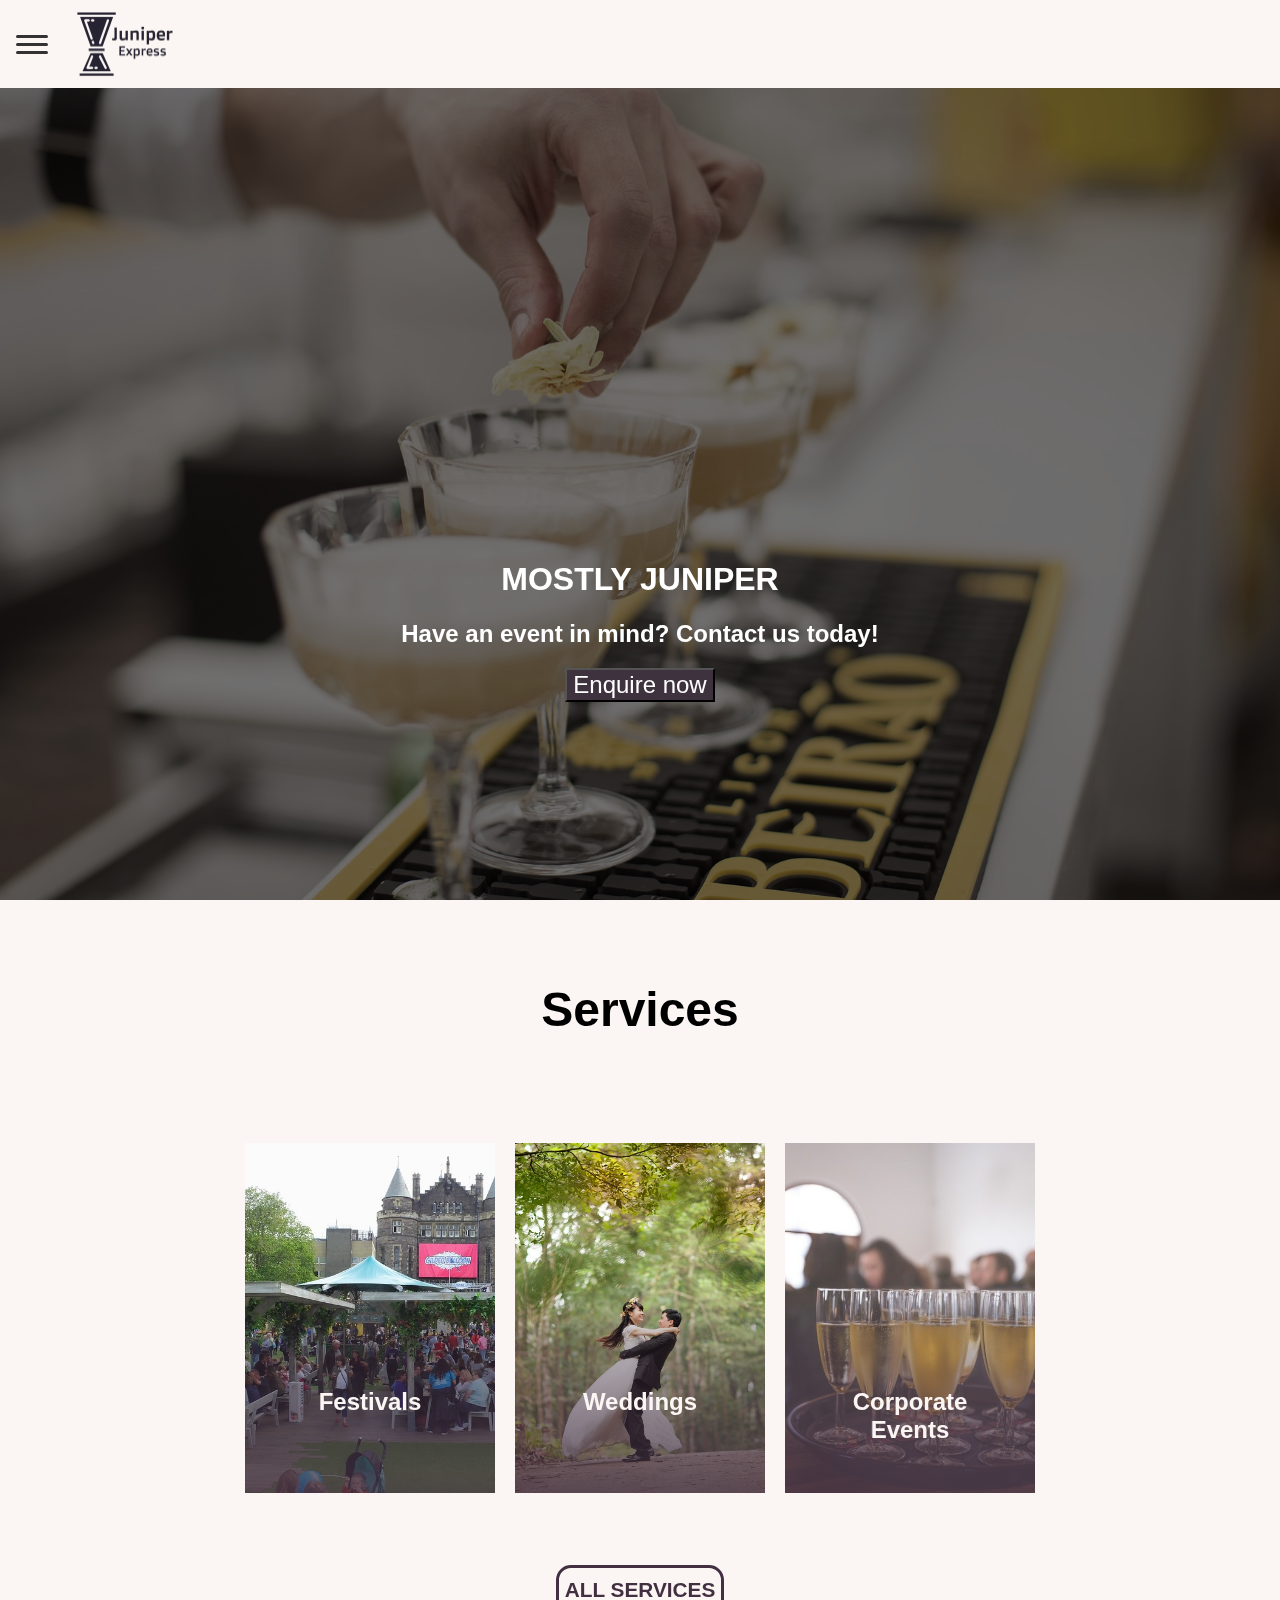
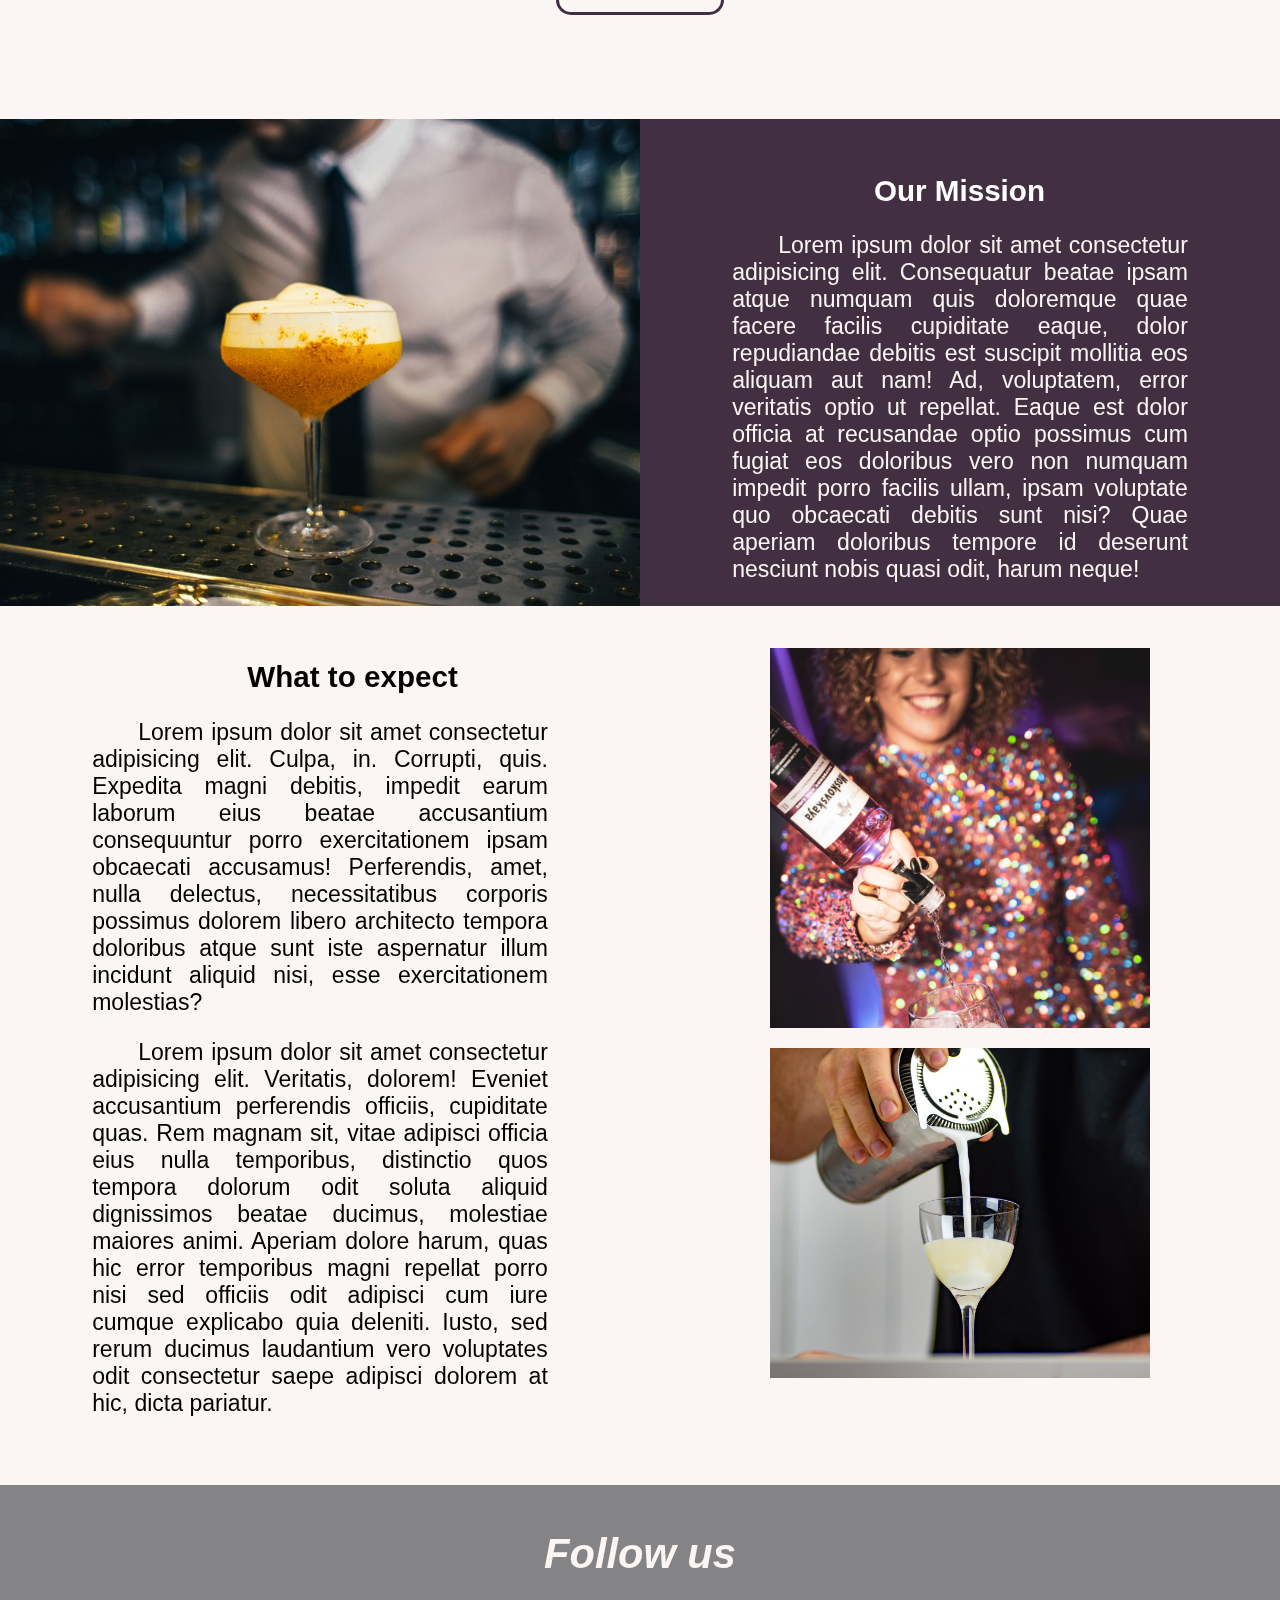
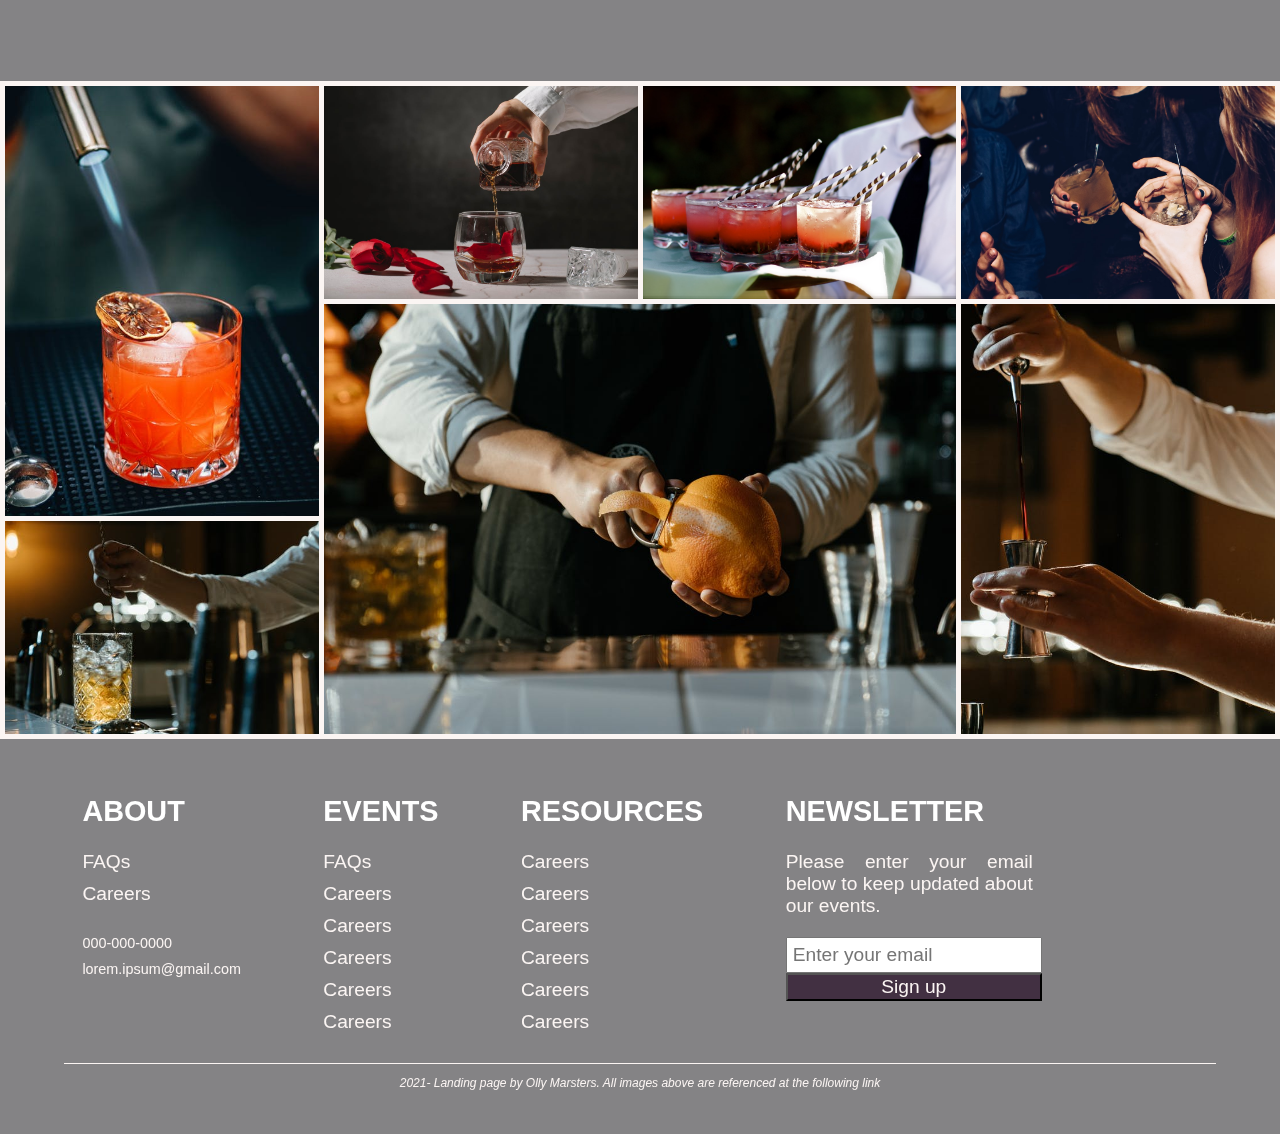
==== commit 848ec280: "sorted out site spacing" ====
--- a/index.html
+++ b/index.html
@@ -72,9 +72,9 @@
 					
 					
 					<div class="service_image">
-						<img src="images/bar-corporate-events.jpg" alt="Juniper Express Corporate Events" class="corporate_photo">
-
-						<div class="image_overlay">
+						<img src="images/bar-corporate-events.jpg" alt="Juniper Express Corporate Events">
+
+						<div class="image_overlay corporate_photo">
 							<a href="">
 							<div class="image_overlay_wrapper">
 								<h2>Corporate<br> Events</h2>
--- a/style.css
+++ b/style.css
@@ -7,8 +7,9 @@
 */
 
 :root {
-	--nav: #fff;
-	--content: rgb(240, 243, 242);
+	--white: rgb(255, 255, 255);
+	--content: rgb(251, 245, 243);
+	/*content is also for white text */
 	--content-alt: rgb(66, 48, 66);
 	--content_alt: rgb(66, 48, 66);
 	--social_media: rgb(272, 236, 212);
@@ -20,11 +21,10 @@
 
 * {
 	box-sizing: border-box;
-}
-
-h1 {
-	font-size: 3vh;
-}
+	font-family: arial, helvetica, sans-serif;
+}
+
+
 
 
 body {
@@ -53,6 +53,7 @@
 .top_navigation {
 	background-color: var(--content); 
 	position: fixed;
+	height: min-content;
 	display: flex;
 	z-index: 999;
 	width: 100%;
@@ -159,7 +160,7 @@
 	flex-direction: column;
 	top: 0;
 	left: 0;
-	height: 100%;
+	height: 100vh;
 	width: 100%;
 	align-items: center;
 	color: white;
@@ -174,6 +175,7 @@
 
 .background_wrapper h1 {
 	text-transform: uppercase;
+	font-weight: bold;
 }
 
 .background_overlay button {
@@ -297,17 +299,21 @@
 	grid-column: 2 / 3;
 	text-align: center;
 	font-weight: 600;
-	font-size: 2.5em;
-	padding-top: 10px;
-	margin: 1em 0;
+	font-size: 3em;
+	padding-bottom: .5em;
+	margin: 1.5em 0;
 }
 
 .all_services {
-	margin: 4em 0;
+	margin: 3em auto 5em auto;
 	text-transform: uppercase;
-	border: 2px solid var(--content_alt);
-	width: 150px;
+	border: 3px solid var(--content_alt);
+	border-radius: 15px;
+	width: ;
+	font-size: 1.3em;
+	font-weight: 400;
 	color: var(--content_alt);
+	background-color: var(--content);
 	grid-column: 1 / -1;
 	justify-self: center;
 	text-align: center;
@@ -343,6 +349,19 @@
 		height: 25vh;
 		margin: 5px 10px;
 	}
+
+	.image_overlay {
+		background: linear-gradient(180deg, 
+		rgba(66,48,66,0.8) 0%,
+		rgba(66,48,66,0.6) 40%,
+		rgba(66,48,66,0) 60%,
+		rgba(66,48,66,0) 100%);
+	}
+
+	.image_overlay_wrapper {
+		top: 10%;
+	}
+
 }
 
 /*Details Section */
@@ -350,7 +369,7 @@
 /* Repeated styles*/
 
 .mission_statement p, .expectations_text p {
-	font-size: clamp(1.2em, 1.8vw, 1.5em);
+	font-size: clamp(1.1em, 1.8vw, 1.6em);
 	max-width: 575px;
 	text-align: justify;
 	text-indent: 2em;
@@ -358,33 +377,96 @@
 
 
 .mission_statement h2, .expectations_text h2 {
-	margin-left: 2rem;
-	font-size: clamp(1em, 3vw, 2em);
+	padding-top: 1em;
+	font-size: clamp(1.6em, 4vw, 1.85em);
 }
 
 
 
 .mission_image {
 	grid-column: 1 / span 6;
-	max-height: 500px;
+	max-height: 550px;
 }
 
 .mission_statement  {
 	grid-column: 7 / -1;
 	background-color: var(--content_alt);
-	color: var(--content);
 }
 
 .mission_statement p {
 	margin: 1em auto 1em 4em  ;
 	text-align: justify;
-	font-size: ;
+	color: var(--content); 
 }
 
 .mission_statement h2 {
-	margin: 1em auto 0 4em;
-
-}
+	text-align: center;
+	max-width: 575px;
+	margin-right: auto;
+	margin-left: 2rem;
+	color: var(--white);
+}
+
+.expectations_text {
+	grid-column: 1 / span 6;	
+}
+
+.expectations_text p {
+	margin: 1em 4em 1em auto;
+	color: var(--main-text-alternate);
+}
+
+.expectations_text h2 {
+	margin-right: 4em;
+	margin-left: auto;
+	text-align: center;
+	max-width: 575px;
+	
+}
+
+.expectations_images {
+	margin-top: 2em;
+	display: flex;
+	flex-direction: column;
+	grid-column: 7 / -1;
+}
+
+.expectations_images img {
+	max-width: 400px;
+	margin: 0 auto;
+	padding: 10px 10px; 
+	border-radius: 50px: 
+}
+
+.expectations_images img:first-child {
+	max-height: 400px;
+	object-position: 20% 0%;
+	
+}
+
+.expectations_images img:nth-child(2) {
+	max-height: 350px;
+	object-position: 50% 10%;
+	object-position: 50% 80%;
+
+}
+
+@media(max-width: 1400px) {
+	.mission_statement p {
+		margin-right: 4em;
+	}
+
+	.expectations_text p {
+		margin-left: 4em;
+	}
+}
+
+@media(max-width: 1400px) {
+	.expectations_text h2 {
+		margin-right: 0;
+	}
+}
+
 
 @media(max-width: 800px) {
 	.mission_image {
@@ -395,101 +477,116 @@
 		grid-column: 1 / -1;
 		padding-bottom: 2em;
 	}
-}
-
-.expectations_text {
-	grid-column: 1 / span 6;	
-}
-
-.expectations_text p {
-	margin: 1em 4em 1em auto;
-}
-
-.expectations_images {
-	display: flex;
-	flex-direction: column;
-	grid-column: 7 / -1;
-}
-
-.expectations_images img {
-	max-width: 400px;
-	margin-left: 3em;
-	padding: 10px 0; 
-	border-radius: 50px: 
-}
-
-.expectations_images img:first-child {
-	max-height: 400px;
-	object-position: 50% 0%;
-	
-}
-
-.expectations_images img:nth-child(2) {
-	max-height: 25vh;
-	object-position: 50% 10%;
-	object-position: 50% 80%;
-
-}
-
-@media(max-width: 1400px) {
+
+	.expectations_text {
+		grid-column: 1 / -1;	
+	}
+
+	.expectations_text h2 {
+		
+		text-align: left;
+		margin-left: 4em;
+		margin-right: auto;
+		max-width: 100%;
+	}
+
+	.expectations_images {
+		grid-column: 1 / -1;
+		grid-row: 5;
+	}
+
+
+}
+
+
+
+@media(max-width: 400px) {
 	.mission_statement p {
-		margin-right: 4em;
+		margin-left: 2em;
+		margin-right: 2em;
+		max-width: 100%;
+		padding: 0;
+		text-align: center;
+		text-indent: 0;
+	}
+
+	.mission_statement h2 {
+		margin: 0 auto;
+		padding: 2em 0 1em 0;
+		text-align: center;
 	}
 
 	.expectations_text p {
-		margin-left: 4em;
-	}
-}
+		margin-left: 2em;
+		margin-right: 2em;
+		text-indent: 0;
+		text-align: center;
+		padding: 0;
+		margin-right: 0;
+		max-width: 100%;
+	}
+
+	.expectations_text h2 {
+		white-space: nowrap;
+		text-align: center;
+		margin: 0
+	}
+}
+
+
+
+
+
 
 
 /*Follow us */
 
 .social_media {
 	grid-column: 1 / -1;
-	margin-top: 25px;
-	padding-top: 2.5vh;
-	height: 15vh;
+	margin-top: 5vh;
+	padding-top: 5vh;
+	height: min-content;
 	width: 100%;
 	text-align: center;
-	color: var(--content);
-	font-size: 1.5em;
+	font-size: 1.3em;
 	font-style: italic;
 	background-color: var(--social_media_background);
+}
+
+.social_media > h1 {
+	font-size: clamp(1.1em 1vw 1.4em);
+	color: var(--content);
+	transition: color .3s ease-in; 
+}
+
+.social_media > h1:hover {
+	color: var(--social_media)
 }
 
 .social_media ul {
 	list-style: none;
 	display: flex;
 	justify-content: center;
-	padding: 0px
+	padding: 0 0 2em 0;
 }
 
 .social_media li {
 	padding: 10px;
 	color: var(--content);
-	font-size: 1rem;
+	font-size: 1.5rem;
+	transition: all .3s ease-in;
+}
+
+.social_media li:hover {
+	color: rgb(272, 236, 212);
+	font-size: 1.4em;
 }
 
 .Follow_us {
-	top:90%; 
-}
-
-.Follow_us_ul li:hover {
-	color: rgb(272, 236, 212);
-	font-size: 1.1em;
-}
-
-.social_media > h1:hover {
-	font-size: 1.4em;
-	color: var(--social_media)
-}
-
-.Follow_us {
-	text-align: center;
 	position: ;
-	justify-items: center;
-	margin-top: 00%;
-	width: 35vw;
+	justify-self: center;
+	margin: 0;
+	width: 100%;
 	margin-left: auto;
 	margin-right: auto;
 }
@@ -726,6 +823,7 @@
 	margin-top: 10px;
 	display: grid;
 	grid-template-columns: repeat(13, 1fr);
+	font-size: 1.2em;
 }
 
 .footer_grid a {
@@ -835,7 +933,7 @@
 	}
 
 	.Events_description {
-		grid-column: 5 / span 2;
+		grid-column: 4 / span 2;
 	}
 
 	.Resources_description {
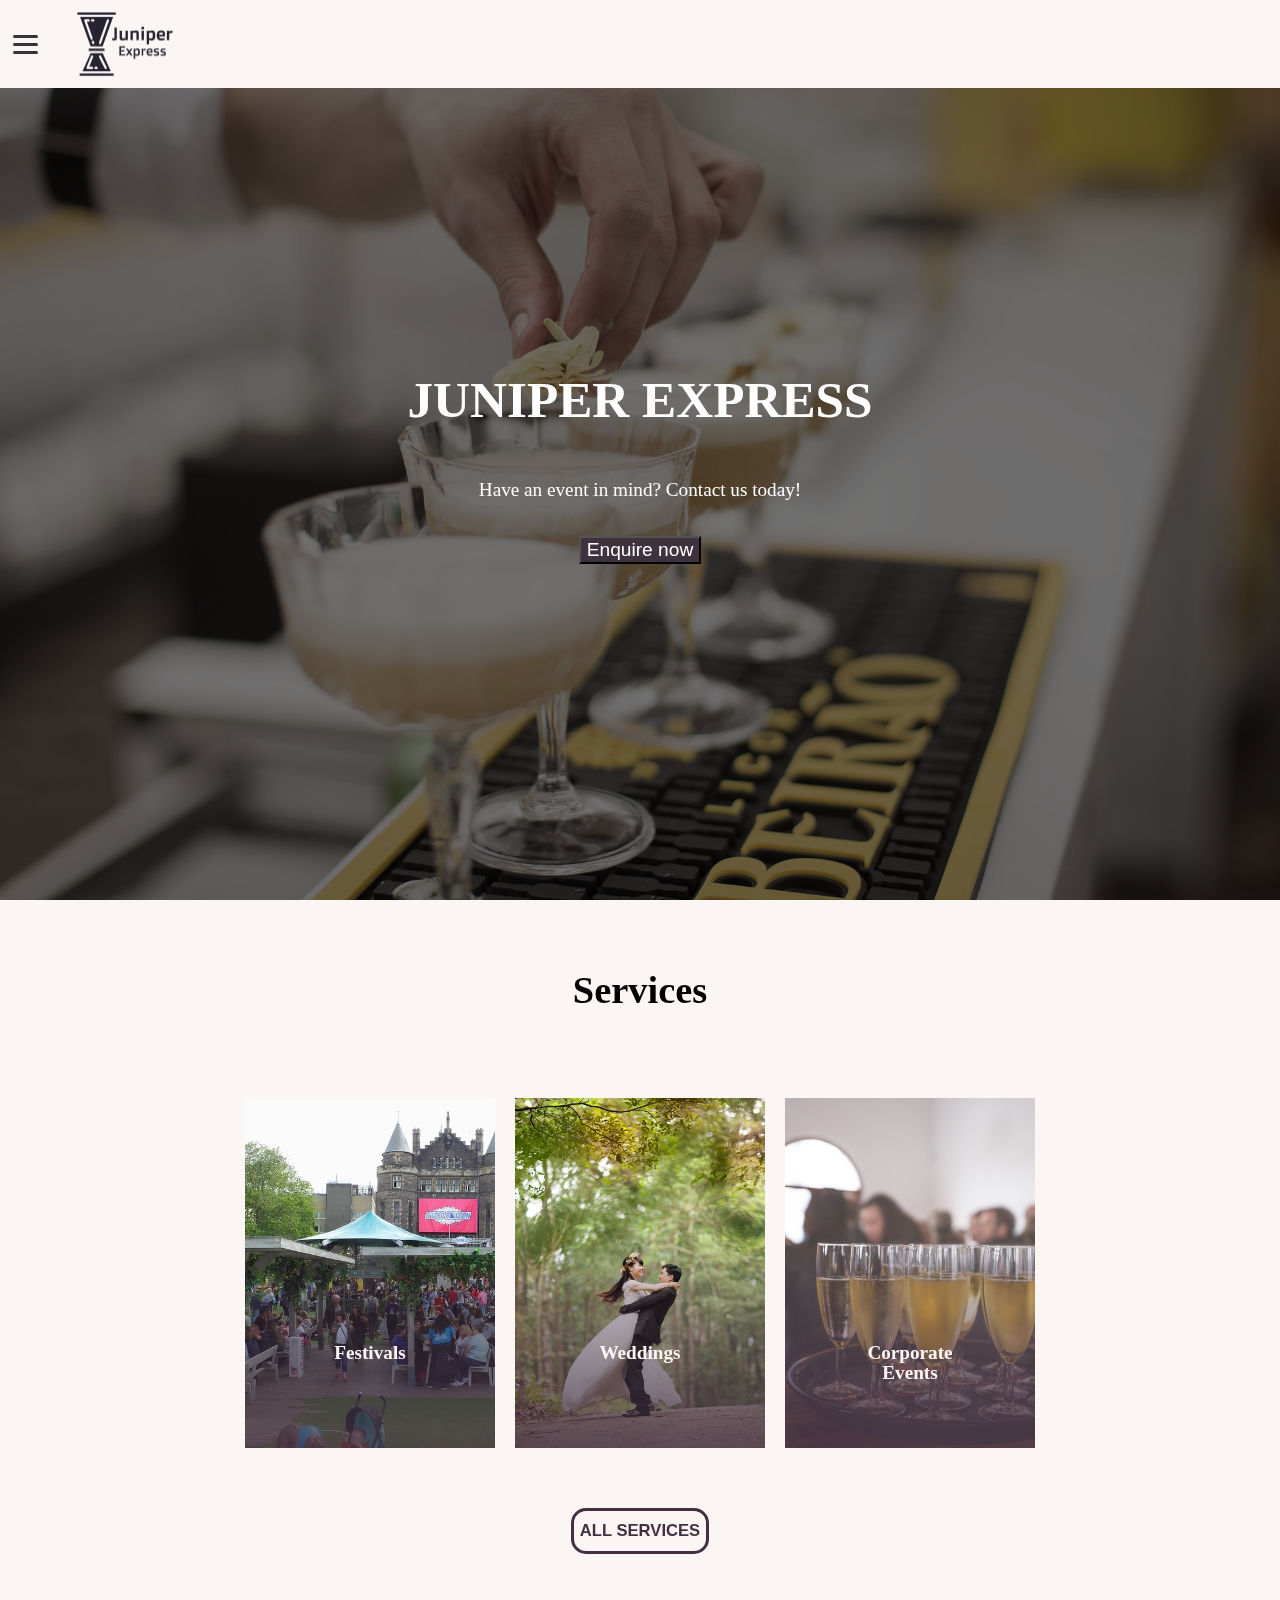
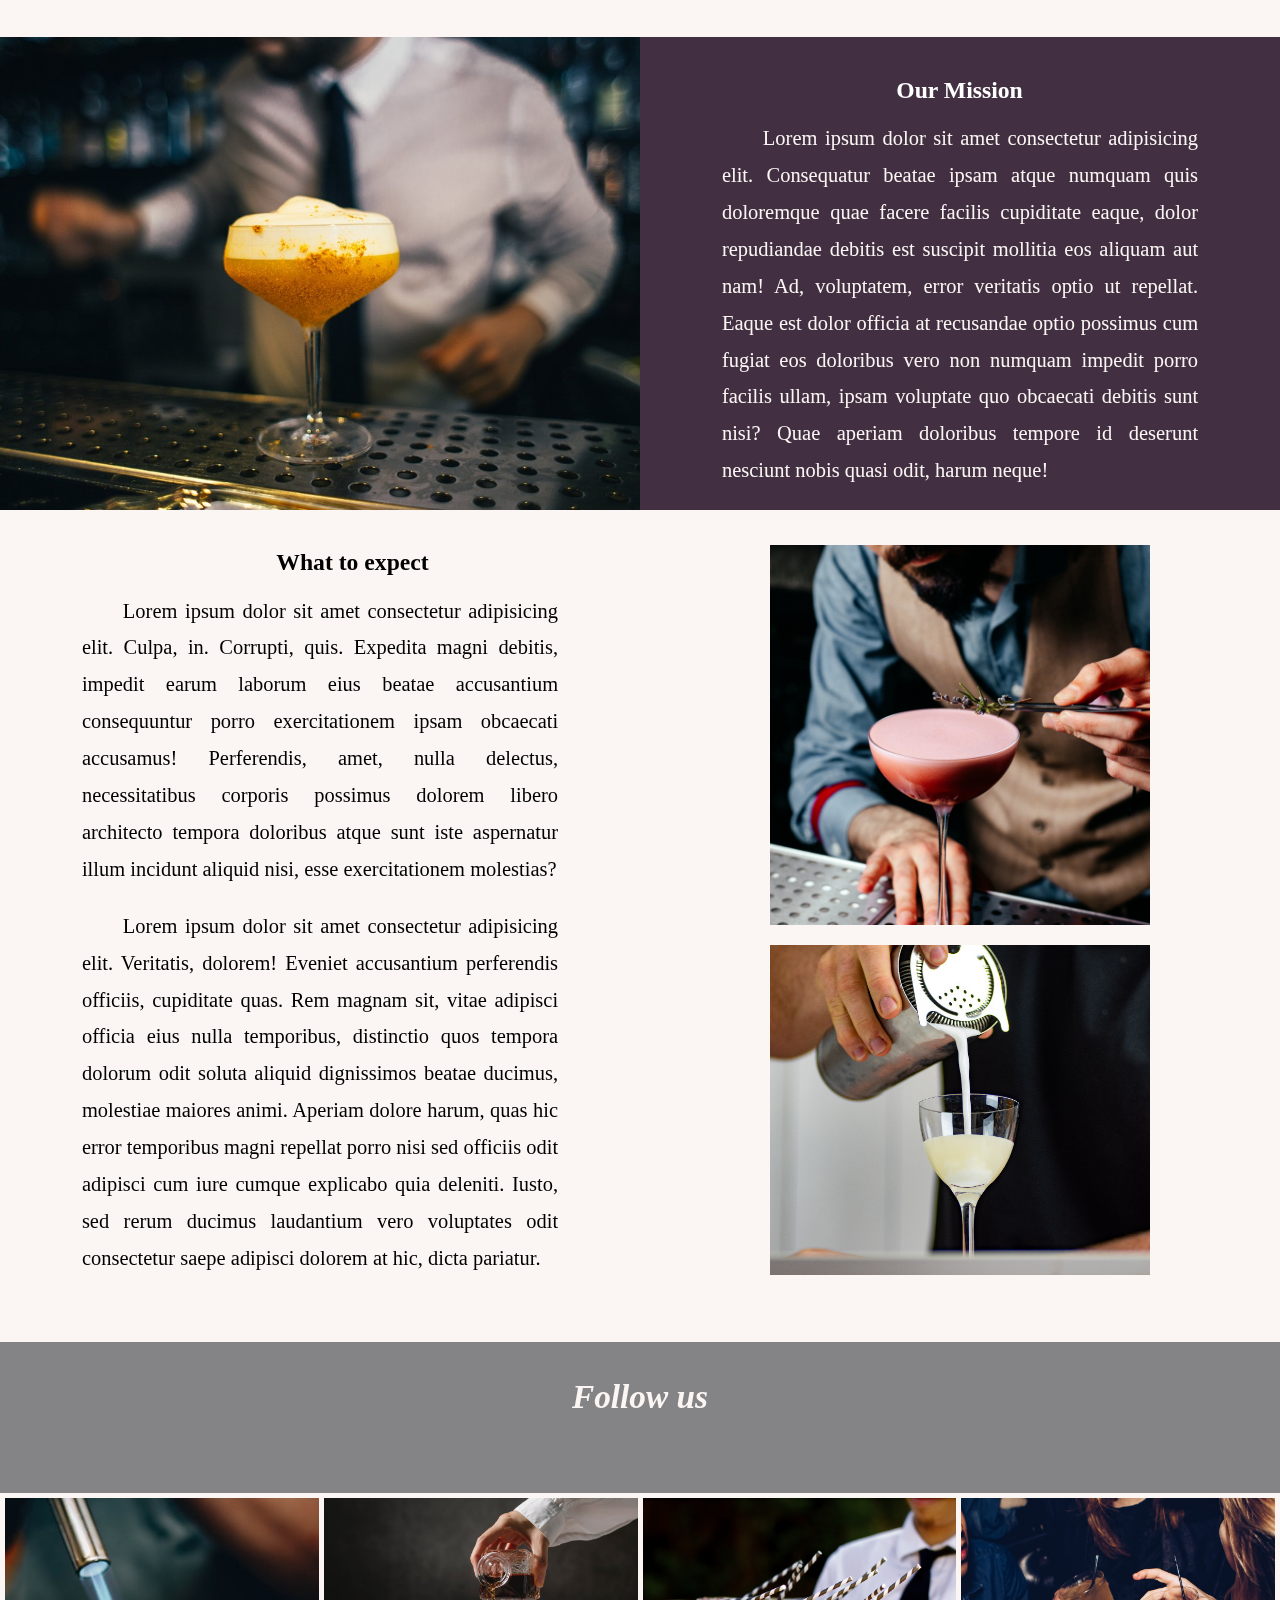
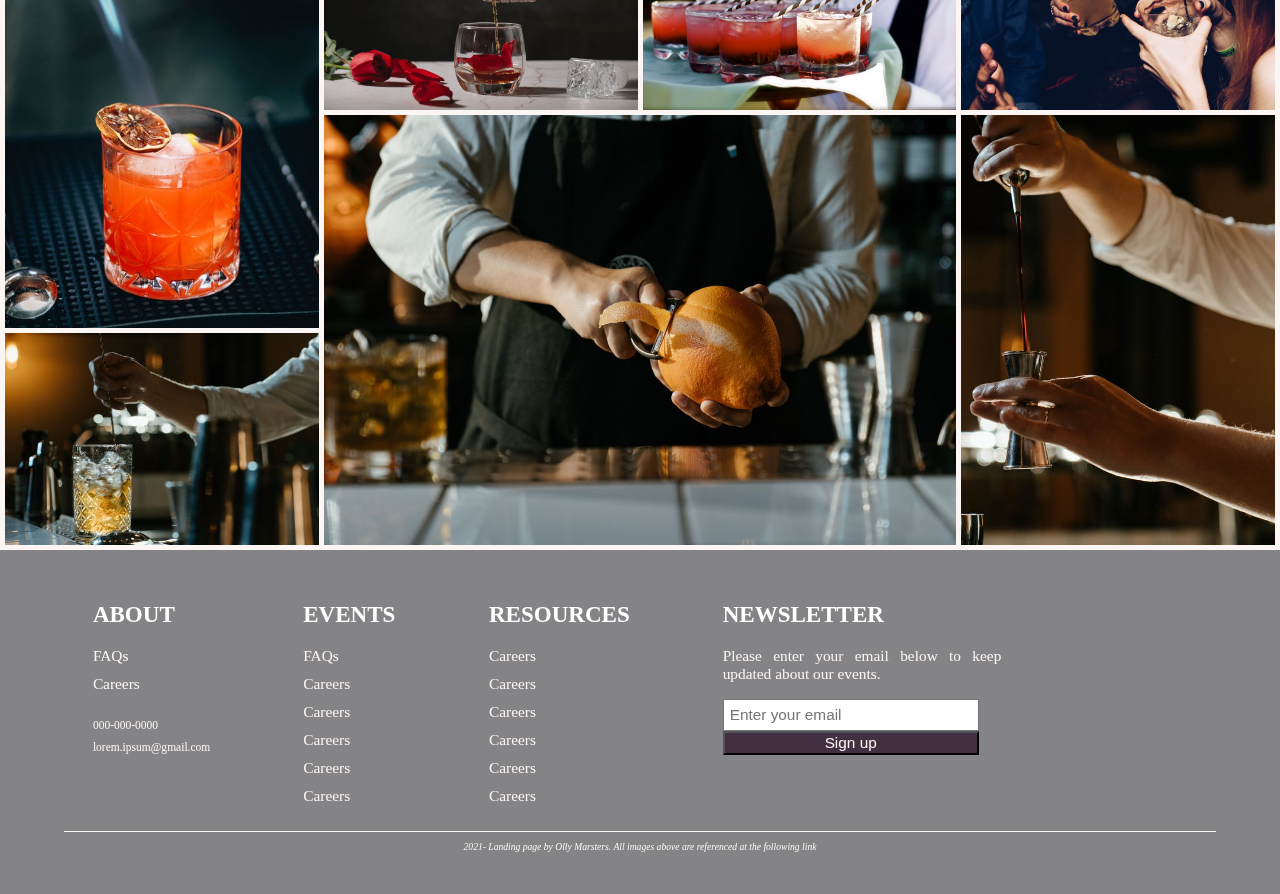
==== commit 26dc8159: "fixed_image_size" ====
--- a/index.html
+++ b/index.html
@@ -8,6 +8,7 @@
 		<link rel="stylesheet" type="text/css" href="style.css">
 	</head>
 	<body>
+
 		<header>
 			<div class="top_navigation">
 				
@@ -26,14 +27,12 @@
 				</label>
 			</div>
 			<div class="backgroundImage">
-				<div class="background_overlay">
-					<div class = background_wrapper>
-						<h1>Mostly Juniper</h1>
-						<h2>Have an event in mind? Contact us today! </h2>
-						<button class="background_button"> 
-						Enquire now</button> 
-					</div>
-				</div>	
+				<div class = background_wrapper>
+					<h1>Juniper Express</h1>
+					<h2>Have an event in mind? Contact us today! </h2>
+					<button class="background_button"> 
+					Enquire now</button> 
+				</div>
 			</div>
 		</header>
 		
@@ -106,7 +105,7 @@
 				</div>
 
 				<div class="expectations_images"> 
-					<img src="images/Expectations_image_2.jpg" class="expect_image-2">
+					<img src="images/expectations_test.jpg">
 					<img src="images/Expectations_image_1.jpg" class="expect_image-1">
 				</div>
 
@@ -115,6 +114,8 @@
 				<div class="mission_text"></div>
 				<div class="expectations_text"></div>
 				<div class="expectation_images"><img src="" class="expect_img1"> <img src="" class="expect_img1"> </div>-->
+
+
 				<div class="social_media">
 					<h1 class="Follow_us">Follow us </h1>
 					<ul class="Follow_us_ul">
--- a/style.css
+++ b/style.css
@@ -1,33 +1,66 @@
+/*For main heading only */
+
+/*Tutorial Start*/
+
+
+
+
+
+
+
+
+/*Tutorial end */
 
 /*Root values for landing page 
 
-Color scheme ideas list:
-#F0EEDE;
-
 */
 
+
+
 :root {
-	--white: rgb(255, 255, 255);
+	--content_bold: rgb(255, 255, 255);
+	/*FOr white headings */
 	--content: rgb(251, 245, 243);
-	/*content is also for white text */
-	--content-alt: rgb(66, 48, 66);
-	--content_alt: rgb(66, 48, 66);
-	--social_media: rgb(272, 236, 212);
-	--social_media_background: rgb(132, 131, 133);
-
-
+	/*For white less emphatic text */
+	--purple: rgb(66, 48, 66);
+	/*This is for purple hue componenets
+	1) Section backgrounds
+	2) Buttons
+	3) Linear Gradients */
+	--grey: rgb(132, 131, 133);
+	/*This is for alterante backgrounds.
+	1) Follow us page divider
+	2) Footer */
+	--hover_effect: rgb(272, 236, 212);
+	
+
+	/*Font sizes */
 	--text-multiplier: 1;
-}
+
+	
+	/*Font stacks*/
+	--text: "" ,Arial, sans-serif; ;
+	--headings: ;
+	--image_caption: ;
+}
+
+
+/*Styles all start here*/
 
 * {
 	box-sizing: border-box;
-	font-family: arial, helvetica, sans-serif;
+	
 }
 
 
 
 
 body {
+
+	font-family: caviar;
+	font-weight: normal;
+	font-style: ;
+	font-size: 0.8em;
 	margin: 0;
 	background-color: var(--content);
 	display: flex;
@@ -46,6 +79,9 @@
 
 button {
 	cursor: pointer;
+}
+
+p {
 }
 
 /*Navigation starts here */
@@ -154,7 +190,7 @@
 	margin: 0 auto;
 }
 
-.background_overlay {
+.background_wrapper {
 	position: absolute;
 	display: flex;
 	flex-direction: column;
@@ -163,24 +199,30 @@
 	height: 100vh;
 	width: 100%;
 	align-items: center;
+	justify-content: center;
 	color: white;
 	background: rgba(0, 0, 0, 0.55);
 	z-index: -1;
 }
 
-.background_wrapper {
-	margin-top: 60vh;
-	text-align: center;
-}
 
 .background_wrapper h1 {
+	font-family: '';
 	text-transform: uppercase;
+	white-space: nowrap;
 	font-weight: bold;
-}
-
-.background_overlay button {
+	font-size: 4em;
+}
+
+.background_wrapper h2 {
+	font-size: 1.5em;
+	font-weight: 400;
+}
+
+.background_wrapper button {
+	margin-top: 1em;
 	color: #fff;
-	background-color: var(--content_alt);
+	background-color: var(--purple);
 	font-size: 1.5em;
 }
 
@@ -190,6 +232,7 @@
 	display: grid;
 	grid-template-columns: repeat(12, 1fr);
 	grid-template-rows: 1fr;
+	line-height: 1.5em;
 }
 
 .content_grid img {
@@ -307,12 +350,12 @@
 .all_services {
 	margin: 3em auto 5em auto;
 	text-transform: uppercase;
-	border: 3px solid var(--content_alt);
+	border: 3px solid var(--purple);
 	border-radius: 15px;
 	width: ;
 	font-size: 1.3em;
 	font-weight: 400;
-	color: var(--content_alt);
+	color: var(--purple);
 	background-color: var(--content);
 	grid-column: 1 / -1;
 	justify-self: center;
@@ -325,7 +368,7 @@
 
 .all_services:hover {
 
-	background: var(--content_alt);
+	background: var(--purple);
 	color: white;
 }
 
@@ -372,6 +415,7 @@
 	font-size: clamp(1.1em, 1.8vw, 1.6em);
 	max-width: 575px;
 	text-align: justify;
+	line-height: 1.8em;
 	text-indent: 2em;
 }
 
@@ -390,7 +434,7 @@
 
 .mission_statement  {
 	grid-column: 7 / -1;
-	background-color: var(--content_alt);
+	background-color: var(--purple);
 }
 
 .mission_statement p {
@@ -404,7 +448,7 @@
 	max-width: 575px;
 	margin-right: auto;
 	margin-left: 2rem;
-	color: var(--white);
+	color: var(--content_bold);
 }
 
 .expectations_text {
@@ -550,18 +594,17 @@
 	text-align: center;
 	font-size: 1.3em;
 	font-style: italic;
-	background-color: var(--social_media_background);
+	background-color: var(--grey);
 }
 
 .social_media > h1 {
 	font-size: clamp(1.1em 1vw 1.4em);
-	color: var(--content);
-	transition: color .3s ease-in; 
-}
-
-.social_media > h1:hover {
-	color: var(--social_media)
-}
+	color: var(--content); 
+}
+
+/*.social_media > h1:hover {
+	color: var(--hover_effect)
+}*/
 
 .social_media ul {
 	list-style: none;
@@ -574,13 +617,12 @@
 	padding: 10px;
 	color: var(--content);
 	font-size: 1.5rem;
-	transition: all .3s ease-in;
-}
-
-.social_media li:hover {
+}
+
+/*.social_media li:hover {
 	color: rgb(272, 236, 212);
 	font-size: 1.4em;
-}
+}*/
 
 .Follow_us {
 	position: ;
@@ -817,8 +859,7 @@
 /*Overall Grid*/
 
 .footer_grid {
-	font-family: arial, helvetica, sans-serif;
-	background-color: var(--social_media_background);
+	background-color: var(--grey);
 	color: var(--content);
 	margin-top: 10px;
 	display: grid;
@@ -832,7 +873,7 @@
 }
 
 .footer_grid a:hover {
-	color: var(--social_media);
+	color: var(--hover_effect);
 	transition: 0.5s ease-out;
 }
 
@@ -904,7 +945,7 @@
 }
 
 input[type = submit] {
-	background-color: var(--content_alt);
+	background-color: var(--purple);
 	cursor: pointer;
 }
 
@@ -917,12 +958,11 @@
 }
 
 .copyright {
-	font-family: arial, helvetica, sans-serif;
 	font-style: italic;
 	font-size: 0.75em;
 	text-align: center;
 	padding-bottom: 2rem;
-	background-color: var(--social_media_background);
+	background-color: var(--grey);
 	color: var(--content);
 }
 
